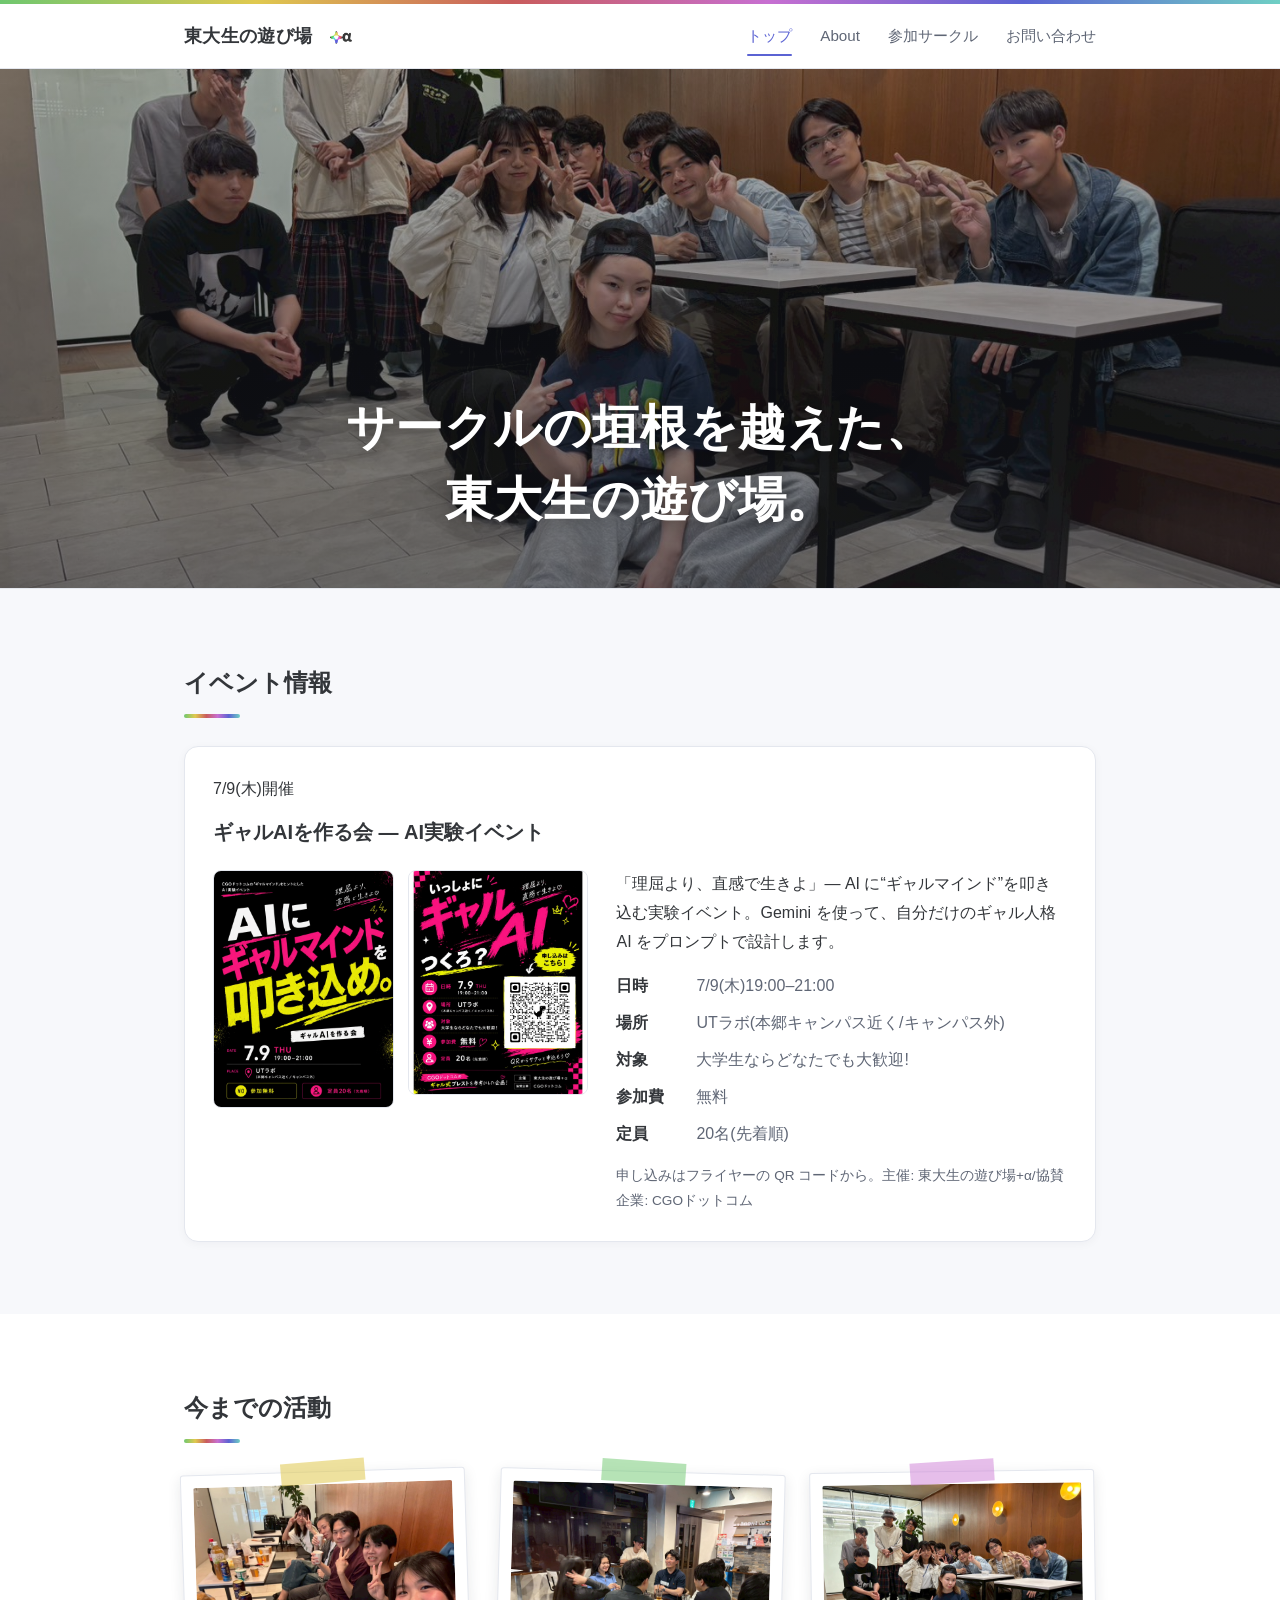
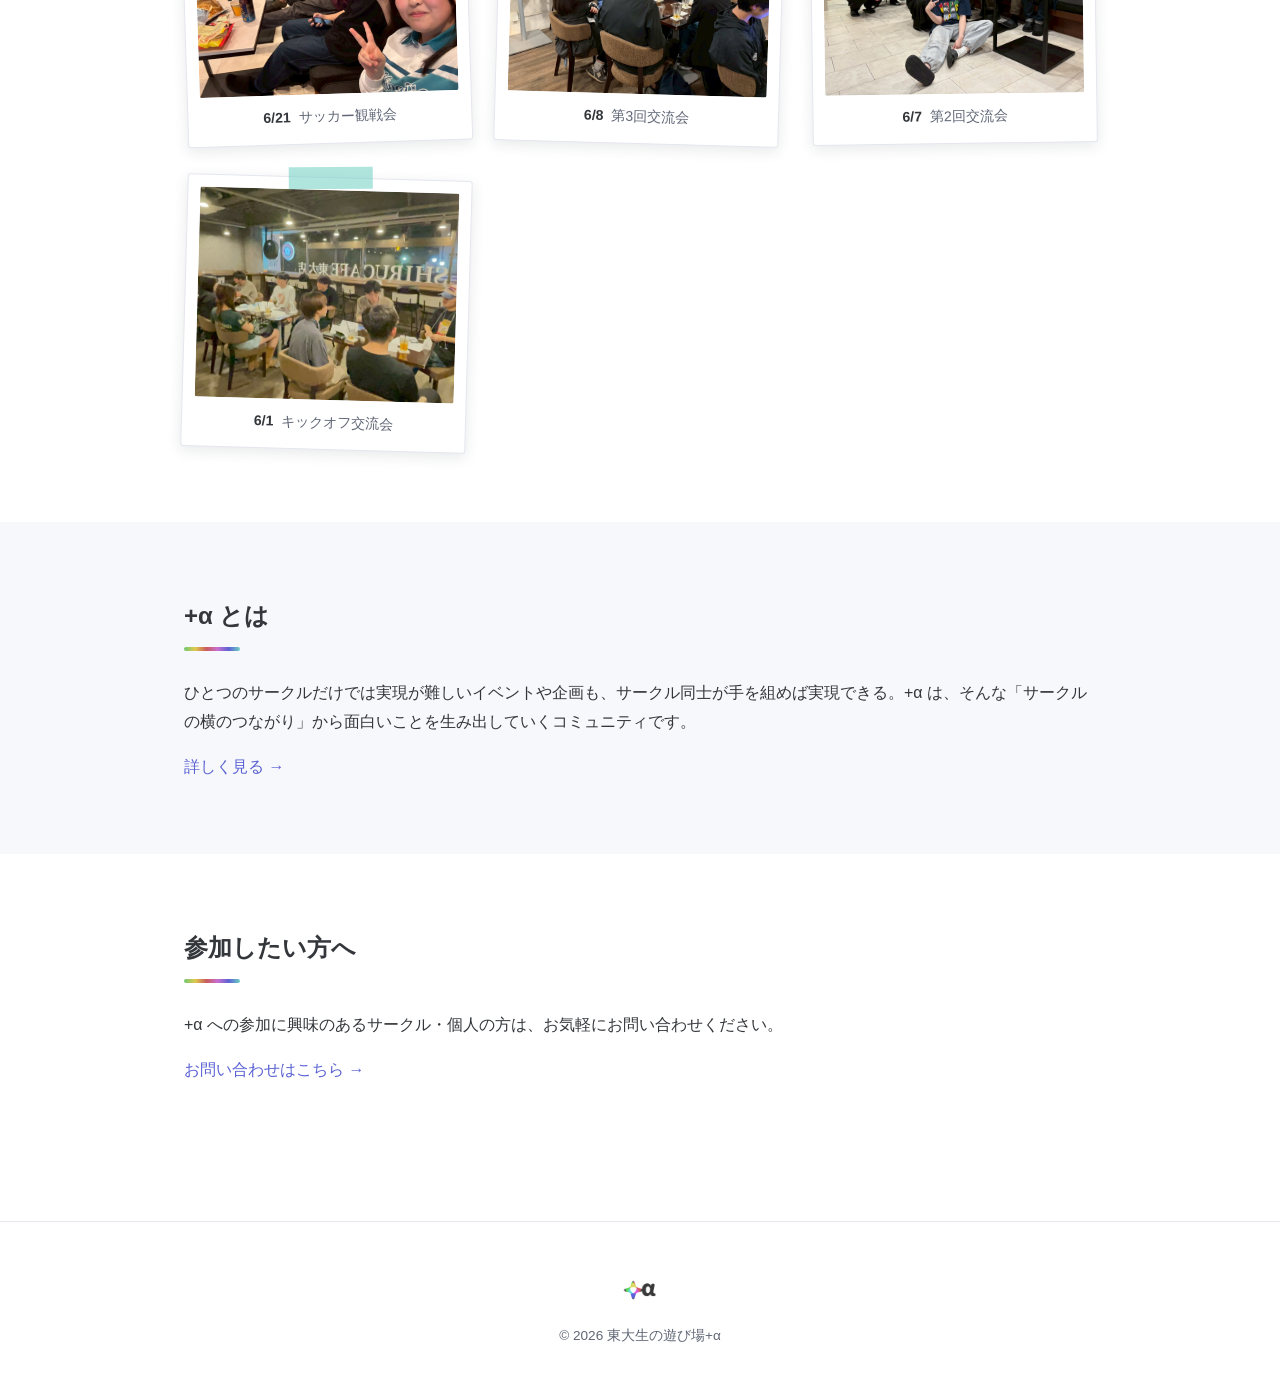
==== public/index.html @ a25a38f9 "フッターのブランド表記をロゴアイコンに変更" ====
<!DOCTYPE html>
<html lang="ja">
<head>
  <meta charset="UTF-8">
  <meta name="viewport" content="width=device-width, initial-scale=1.0">
  <title>東大生の遊び場+α</title>
  <meta name="description" content="東大生の遊び場+α(プラスアルファ)は、いろんなサークルの代表が集まるコミュニティ。交流会からサッカー観戦、AI実験イベントまで、面白そうなことをなんでもやっています。">
  <link rel="stylesheet" href="style.css">
  <link rel="icon" type="image/svg+xml" href="images/favicon.svg">
</head>
<body>
  <header class="site-header">
    <div class="container">
      <a class="brand" href="index.html">東大生の遊び場<img class="brand-logo" src="images/logo.png" alt="+α"></a>
      <nav class="site-nav">
        <a href="index.html" aria-current="page">トップ</a>
        <a href="about/index.html">About</a>
        <a href="circles/index.html">参加サークル</a>
        <a href="contact/index.html">お問い合わせ</a>
      </nav>
    </div>
  </header>

  <main>
    <section class="hero">
      <img class="hero-bg" src="images/event-0607-second.jpg" alt="交流会に集まったメンバーの集合写真">
      <div class="hero-content">
        <h1>サークルの垣根を越えた、<br>東大生の遊び場。</h1>
      </div>
    </section>

    <section class="section" id="events">
      <div class="container">
        <h2>イベント情報</h2>
        <div id="event-list"></div>
      </div>
    </section>

    <section class="section" id="activities">
      <div class="container">
        <h2>今までの活動</h2>
        <div class="photo-grid" id="activity-list"></div>
      </div>
    </section>

    <section class="section">
      <div class="container">
        <h2>+α とは</h2>
        <div class="prose">
          <p>ひとつのサークルだけでは実現が難しいイベントや企画も、サークル同士が手を組めば実現できる。+α は、そんな「サークルの横のつながり」から面白いことを生み出していくコミュニティです。</p>
          <p><a href="about/index.html">詳しく見る →</a></p>
        </div>
      </div>
    </section>

    <section class="section">
      <div class="container">
        <h2>参加したい方へ</h2>
        <div class="prose">
          <p>+α への参加に興味のあるサークル・個人の方は、お気軽にお問い合わせください。</p>
          <p><a href="contact/index.html">お問い合わせはこちら →</a></p>
        </div>
      </div>
    </section>
  </main>

  <footer class="site-footer">
    <div class="container">
      <img class="footer-logo" src="images/logo.png" alt="+α">
      &copy; 2026 東大生の遊び場+α
    </div>
  </footer>

  <script src="events-data.js"></script>
  <script>
    // イベント情報(UPCOMING_EVENTS)の描画
    const eventList = document.getElementById("event-list");
    if (UPCOMING_EVENTS.length === 0) {
      const empty = document.createElement("p");
      empty.textContent = "現在告知中のイベントはありません。次の企画をお楽しみに!";
      eventList.appendChild(empty);
    }
    for (const event of UPCOMING_EVENTS) {
      const card = document.createElement("article");
      card.className = "event-card";

      const badge = document.createElement("span");
      badge.className = "tag";
      badge.textContent = event.badge;
      card.appendChild(badge);

      const heading = document.createElement("h3");
      heading.textContent = event.title;
      card.appendChild(heading);

      const body = document.createElement("div");
      body.className = "event-body";

      const flyerGrid = document.createElement("div");
      flyerGrid.className = "flyer-grid";
      for (const flyer of event.flyers) {
        const link = document.createElement("a");
        link.href = flyer.src;
        link.target = "_blank";
        link.rel = "noopener";
        const img = document.createElement("img");
        img.src = flyer.src;
        img.alt = flyer.alt;
        img.loading = "lazy";
        link.appendChild(img);
        flyerGrid.appendChild(link);
      }
      body.appendChild(flyerGrid);

      const prose = document.createElement("div");
      prose.className = "prose";

      const desc = document.createElement("p");
      desc.textContent = event.description;
      prose.appendChild(desc);

      const dl = document.createElement("dl");
      for (const [label, value] of event.details) {
        const dt = document.createElement("dt");
        dt.textContent = label;
        const dd = document.createElement("dd");
        dd.textContent = value;
        dl.append(dt, dd);
      }
      prose.appendChild(dl);

      if (event.note) {
        const note = document.createElement("p");
        note.className = "event-note";
        note.textContent = event.note;
        prose.appendChild(note);
      }

      body.appendChild(prose);
      card.appendChild(body);
      eventList.appendChild(card);
    }

    // 今までの活動(PAST_ACTIVITIES)の描画
    const activityList = document.getElementById("activity-list");
    for (const activity of PAST_ACTIVITIES) {
      const figure = document.createElement("figure");
      figure.className = "polaroid";

      const img = document.createElement("img");
      img.src = activity.src;
      img.alt = activity.alt;
      img.loading = "lazy";

      const caption = document.createElement("figcaption");
      const date = document.createElement("span");
      date.className = "date";
      date.textContent = activity.date;
      caption.append(date, activity.title);

      figure.append(img, caption);
      activityList.appendChild(figure);
    }
  </script>
</body>
</html>
---- public/style.css ----
/* utalpha.com 共通スタイル */

:root {
  --accent: #5b63d3;
  --accent-dark: #454bb0;
  --accent-soft: #eef0fb;
  --text: #33363a; /* ロゴのチャコールに合わせる */
  --text-muted: #5f6675;
  --bg: #ffffff;
  --bg-alt: #f7f8fb;
  --border: #e4e7ee;
  --radius: 14px;
  --shadow: 0 8px 24px rgba(31, 36, 48, 0.08);
}

* {
  margin: 0;
  padding: 0;
  box-sizing: border-box;
}

body {
  font-family: "Hiragino Kaku Gothic ProN", "Hiragino Sans", "Yu Gothic UI", "Yu Gothic", Meiryo, sans-serif;
  color: var(--text);
  background: var(--bg);
  line-height: 1.8;
}

a {
  color: var(--accent);
  text-decoration: none;
}

a:hover {
  text-decoration: underline;
}

:focus-visible {
  outline: 3px solid var(--accent);
  outline-offset: 2px;
  border-radius: 4px;
}

.container {
  max-width: 960px;
  margin: 0 auto;
  padding: 0 24px;
}

/* ヘッダー */
.site-header {
  position: sticky;
  top: 0;
  z-index: 10;
  border-bottom: 1px solid var(--border);
  background: var(--bg);
}

/* ロゴの色を並べたリボン */
.site-header::before {
  content: "";
  display: block;
  height: 4px;
  background: linear-gradient(90deg, #6fc76f, #e0c94f, #c95c5c, #c76fd1, #5b63d3, #6fcfc4);
}

.site-header .container {
  display: flex;
  align-items: center;
  justify-content: space-between;
  height: 64px;
}

.brand {
  display: flex;
  align-items: center;
  gap: 10px;
  font-size: 1.15rem;
  font-weight: 700;
  color: var(--text);
  letter-spacing: 0.02em;
}

.brand-logo {
  height: 36px;
  width: auto;
  transition: transform 0.25s ease;
}

.brand:hover {
  text-decoration: none;
}

.brand:hover .brand-logo {
  transform: rotate(14deg) scale(1.1);
}

.site-nav {
  display: flex;
  gap: 28px;
}

.site-nav a {
  position: relative;
  color: var(--text-muted);
  font-size: 0.95rem;
  padding: 4px 0;
}

.site-nav a::after {
  content: "";
  position: absolute;
  left: 0;
  right: 0;
  bottom: -2px;
  height: 2px;
  border-radius: 2px;
  background: var(--accent);
  transform: scaleX(0);
  transform-origin: left;
  transition: transform 0.2s ease;
}

.site-nav a:hover,
.site-nav a[aria-current="page"] {
  color: var(--accent);
  text-decoration: none;
}

.site-nav a:hover::after,
.site-nav a[aria-current="page"]::after {
  transform: scaleX(1);
}

/* ヒーロー(トップページ):全面写真+中央白文字 */
.hero {
  position: relative;
  min-height: 520px;
  display: flex;
  /* 見出しは下寄せ(中央だと写真の顔と被る) */
  align-items: flex-end;
  justify-content: center;
  text-align: center;
  overflow: hidden;
  border-bottom: 1px solid var(--border);
}

.hero-bg {
  position: absolute;
  inset: 0;
  width: 100%;
  height: 100%;
  object-fit: cover;
}

/* 写真の上に暗めのオーバーレイ */
.hero::after {
  content: "";
  position: absolute;
  inset: 0;
  background: linear-gradient(180deg, rgba(24, 26, 34, 0.35) 0%, rgba(24, 26, 34, 0.62) 100%);
}

.hero-content {
  position: relative;
  z-index: 1;
  padding: 24px 24px 52px;
  animation: fade-up 0.7s ease both;
}

.hero-content h1 {
  color: #fff;
  font-size: clamp(1.9rem, 5vw, 3rem);
  line-height: 1.5;
  letter-spacing: 0.01em;
  text-shadow: 0 2px 18px rgba(0, 0, 0, 0.4);
}

@media (max-width: 800px) {
  .hero {
    min-height: 400px;
  }
}

@keyframes fade-up {
  from {
    opacity: 0;
    transform: translateY(16px);
  }
  to {
    opacity: 1;
    transform: translateY(0);
  }
}

.button {
  display: inline-block;
  background: var(--accent);
  color: #fff;
  padding: 14px 40px;
  border-radius: 999px;
  font-weight: 600;
  box-shadow: 0 6px 20px rgba(79, 93, 240, 0.35);
  transition: transform 0.2s ease, box-shadow 0.2s ease, background 0.2s ease;
}

.button:hover {
  background: var(--accent-dark);
  transform: translateY(-2px);
  box-shadow: 0 10px 28px rgba(79, 93, 240, 0.4);
  text-decoration: none;
}

.button:active {
  transform: translateY(0);
  box-shadow: 0 4px 12px rgba(79, 93, 240, 0.3);
}

/* セクション共通 */
.section {
  padding: 72px 0;
}

.section:nth-of-type(even) {
  background: var(--bg-alt);
}

.section h2 {
  font-size: 1.5rem;
  margin-bottom: 28px;
}

/* 見出しの下にロゴの6色バー */
.section h2::after {
  content: "";
  display: block;
  width: 56px;
  height: 4px;
  border-radius: 2px;
  margin-top: 10px;
  background: linear-gradient(90deg, #6fc76f, #e0c94f, #c95c5c, #c76fd1, #5b63d3, #6fcfc4);
}

/* カードグリッド */
.card-grid {
  display: grid;
  grid-template-columns: repeat(auto-fill, minmax(260px, 1fr));
  gap: 20px;
}

.card {
  background: var(--bg);
  border: 1px solid var(--border);
  border-radius: var(--radius);
  padding: 26px;
  transition: transform 0.2s ease, box-shadow 0.2s ease, border-color 0.2s ease;
}

.card:hover {
  transform: translateY(-4px);
  box-shadow: var(--shadow);
  border-color: var(--accent-soft);
}

.card h3 {
  font-size: 1.1rem;
  margin-bottom: 8px;
}

.card .tag {
  display: inline-block;
  background: var(--accent-soft);
  color: var(--accent);
  font-size: 0.8rem;
  font-weight: 600;
  padding: 2px 12px;
  border-radius: 999px;
  margin-bottom: 12px;
}

.card p {
  color: var(--text-muted);
  font-size: 0.95rem;
}

/* イベント情報 */
.event-card {
  background: var(--bg);
  border: 1px solid var(--border);
  border-radius: var(--radius);
  padding: 28px;
  box-shadow: 0 2px 10px rgba(31, 36, 48, 0.04);
}

.event-card + .event-card {
  margin-top: 24px;
}

.event-card h3 {
  font-size: 1.25rem;
  margin: 10px 0 20px;
}

.event-body {
  display: grid;
  grid-template-columns: minmax(0, 1fr) minmax(0, 1.2fr);
  gap: 28px;
  align-items: start;
}

.flyer-grid {
  display: grid;
  grid-template-columns: 1fr 1fr;
  gap: 14px;
}

.flyer-grid a {
  display: block;
  transition: transform 0.2s ease;
}

.flyer-grid a:hover {
  transform: scale(1.02);
}

.flyer-grid img {
  display: block;
  width: 100%;
  height: auto;
  border-radius: 8px;
  border: 1px solid var(--border);
}

.event-note {
  margin-top: 16px;
  font-size: 0.85rem;
  color: var(--text-muted);
}

@media (max-width: 800px) {
  .event-body {
    grid-template-columns: 1fr;
  }
}

/* 活動写真ギャラリー(ポラロイド風) */
.photo-grid {
  display: grid;
  grid-template-columns: repeat(auto-fit, minmax(240px, 1fr));
  gap: 32px 28px;
  margin-top: 12px;
}

.polaroid {
  position: relative;
  background: #fff;
  border: 1px solid var(--border);
  border-radius: 3px;
  padding: 12px 12px 14px;
  box-shadow: 0 4px 14px rgba(31, 36, 48, 0.1);
  transform: rotate(-1.8deg);
  transition: transform 0.25s ease, box-shadow 0.25s ease;
}

.photo-grid .polaroid:nth-child(2n) {
  transform: rotate(1.6deg);
}

.photo-grid .polaroid:nth-child(3n) {
  transform: rotate(-0.8deg);
}

.polaroid:hover {
  transform: rotate(0deg) scale(1.03);
  box-shadow: var(--shadow);
  z-index: 1;
}

/* マスキングテープ */
.polaroid::before {
  content: "";
  position: absolute;
  top: -11px;
  left: 50%;
  width: 84px;
  height: 22px;
  transform: translateX(-50%) rotate(-3deg);
  background: rgba(224, 201, 79, 0.55);
}

.photo-grid .polaroid:nth-child(2n)::before {
  background: rgba(111, 199, 111, 0.5);
  transform: translateX(-50%) rotate(2.5deg);
}

.photo-grid .polaroid:nth-child(3n)::before {
  background: rgba(199, 111, 209, 0.45);
}

.photo-grid .polaroid:nth-child(4n)::before {
  background: rgba(111, 207, 196, 0.55);
  transform: translateX(-50%) rotate(-2deg);
}

.polaroid img {
  display: block;
  width: 100%;
  height: 210px;
  object-fit: cover;
  border-radius: 2px;
}

.polaroid figcaption {
  margin-top: 10px;
  text-align: center;
  font-size: 0.88rem;
  color: var(--text-muted);
}

.polaroid figcaption .date {
  font-weight: 700;
  color: var(--text);
  margin-right: 8px;
}

/* 本文中の写真 */
.photo-inline {
  margin: 24px 0 8px;
}

.photo-inline img {
  display: block;
  width: 100%;
  height: auto;
  border-radius: var(--radius);
  box-shadow: var(--shadow);
}

.photo-inline figcaption {
  margin-top: 10px;
  font-size: 0.85rem;
  color: var(--text-muted);
  text-align: center;
}

/* ページタイトル(下層ページ) */
.page-title {
  padding: 56px 0 0;
}

.page-title h1 {
  font-size: 2rem;
}

.page-title .lead {
  color: var(--text-muted);
  margin-top: 8px;
}

/* 本文 */
.prose p + p {
  margin-top: 1em;
}

.prose dl {
  display: grid;
  grid-template-columns: max-content 1fr;
  gap: 8px 32px;
  margin-top: 1em;
}

.prose dt {
  font-weight: 600;
}

.prose dd {
  color: var(--text-muted);
}

/* フッター */
.site-footer {
  border-top: 1px solid var(--border);
  padding: 40px 0;
  margin-top: 64px;
  text-align: center;
  color: var(--text-muted);
  font-size: 0.85rem;
}

.site-footer .footer-logo {
  display: block;
  height: 52px;
  width: auto;
  margin: 0 auto 10px;
}

/* アニメーションを減らす設定のユーザーには動きを止める */
@media (prefers-reduced-motion: reduce) {
  *,
  *::before,
  *::after {
    animation: none !important;
    transition: none !important;
  }
}

@media (max-width: 640px) {
  .site-header .container {
    flex-direction: column;
    height: auto;
    padding: 12px 24px;
    gap: 6px;
  }

  .site-nav {
    gap: 20px;
  }

  .hero {
    padding: 72px 0;
  }

  .hero::before {
    font-size: 14rem;
  }

  .hero::after {
    font-size: 9rem;
  }

  .prose dl {
    grid-template-columns: 1fr;
    gap: 0;
  }

  .prose dd {
    margin-bottom: 12px;
  }
}
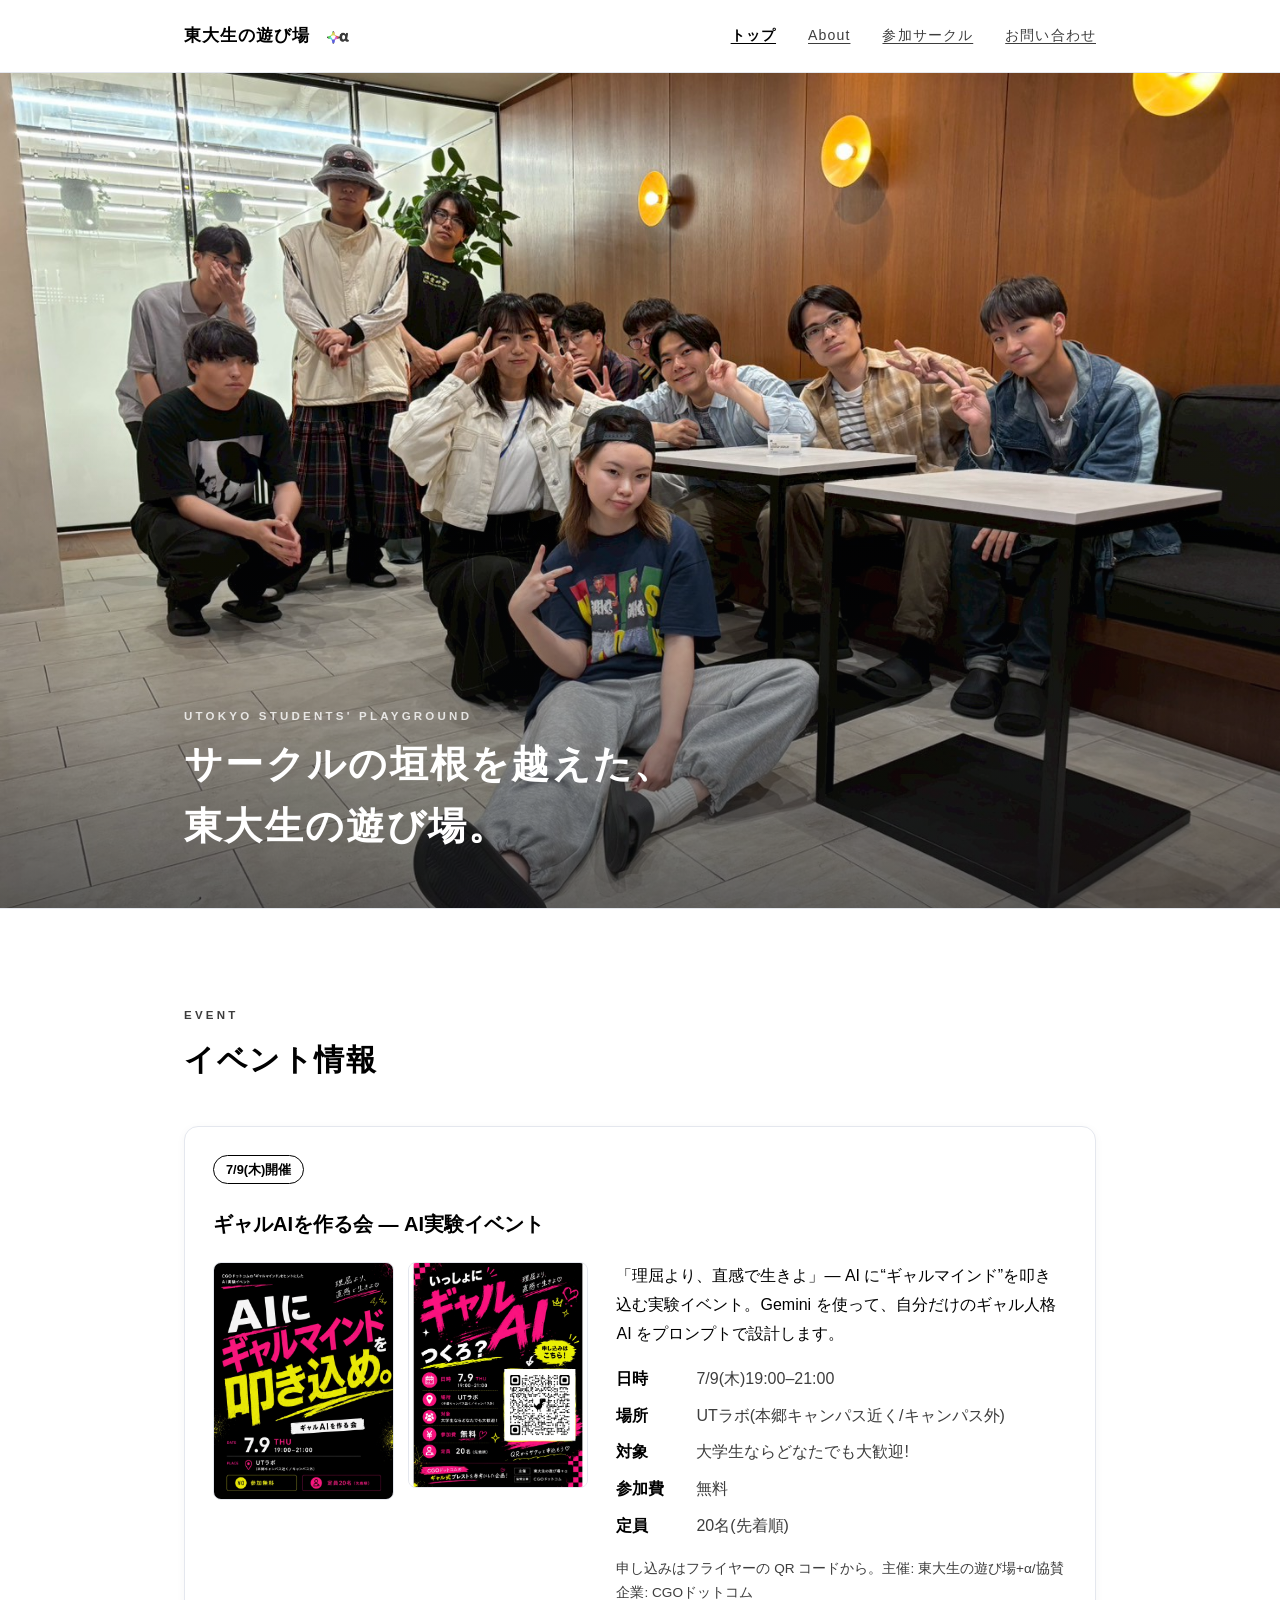
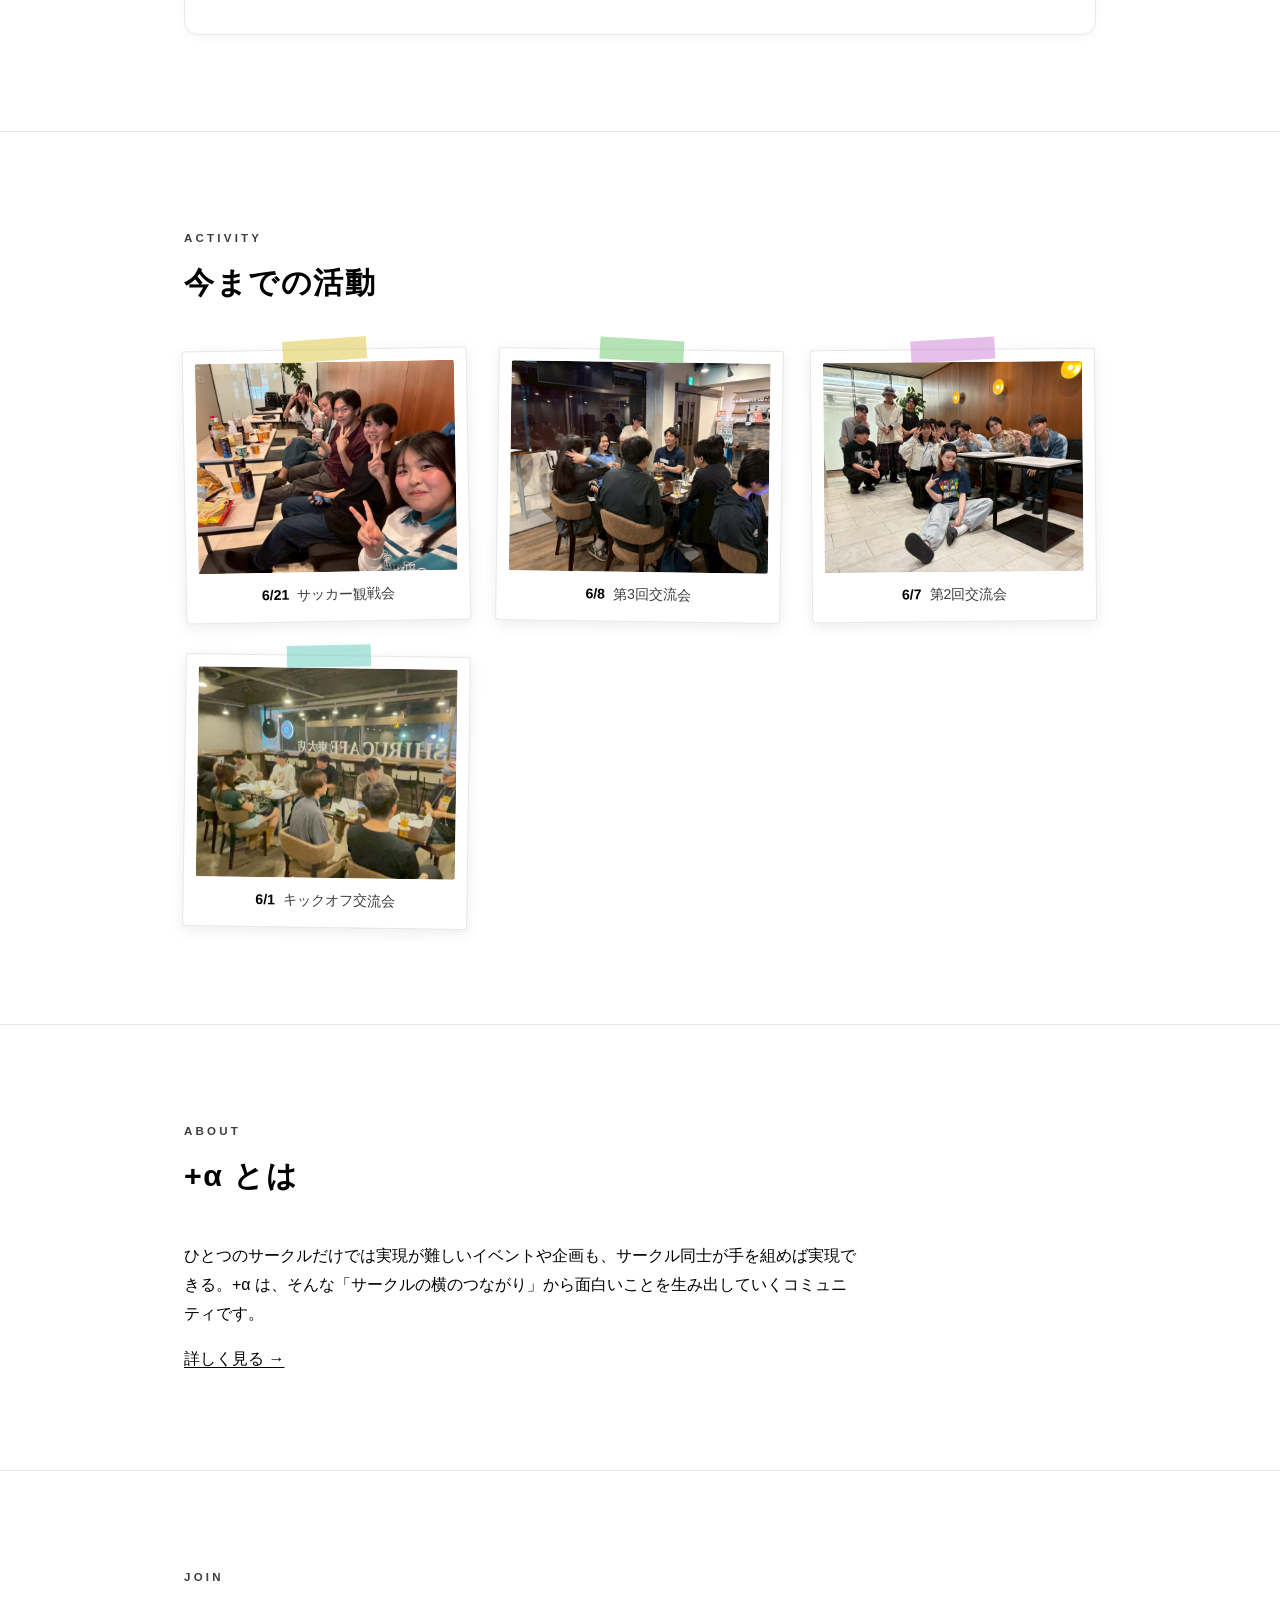
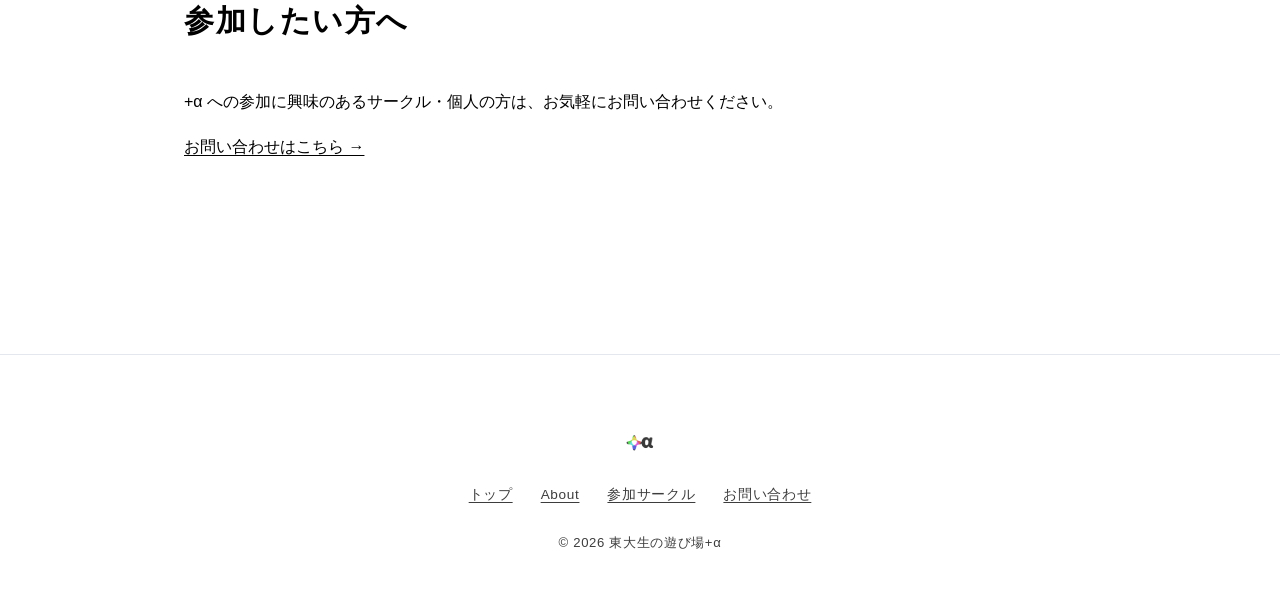
==== commit 4ba71b81: "全ページの組版を刷新: 英字ラベル、余白拡大、罫線区切り、ヒーロー左下配置、フッターナビ" ====
--- a/public/index.html
+++ b/public/index.html
@@ -25,12 +25,14 @@
     <section class="hero">
       <img class="hero-bg" src="images/event-0607-second.jpg" alt="交流会に集まったメンバーの集合写真">
       <div class="hero-content">
+        <p class="kicker">UTOKYO STUDENTS' PLAYGROUND</p>
         <h1>サークルの垣根を越えた、<br>東大生の遊び場。</h1>
       </div>
     </section>
 
     <section class="section" id="events">
       <div class="container">
+        <p class="kicker">EVENT</p>
         <h2>イベント情報</h2>
         <div id="event-list"></div>
       </div>
@@ -38,6 +40,7 @@
 
     <section class="section" id="activities">
       <div class="container">
+        <p class="kicker">ACTIVITY</p>
         <h2>今までの活動</h2>
         <div class="photo-grid" id="activity-list"></div>
       </div>
@@ -45,6 +48,7 @@
 
     <section class="section">
       <div class="container">
+        <p class="kicker">ABOUT</p>
         <h2>+α とは</h2>
         <div class="prose">
           <p>ひとつのサークルだけでは実現が難しいイベントや企画も、サークル同士が手を組めば実現できる。+α は、そんな「サークルの横のつながり」から面白いことを生み出していくコミュニティです。</p>
@@ -55,6 +59,7 @@
 
     <section class="section">
       <div class="container">
+        <p class="kicker">JOIN</p>
         <h2>参加したい方へ</h2>
         <div class="prose">
           <p>+α への参加に興味のあるサークル・個人の方は、お気軽にお問い合わせください。</p>
@@ -67,6 +72,12 @@
   <footer class="site-footer">
     <div class="container">
       <img class="footer-logo" src="images/logo.png" alt="+α">
+      <nav class="footer-nav">
+        <a href="index.html">トップ</a>
+        <a href="about/index.html">About</a>
+        <a href="circles/index.html">参加サークル</a>
+        <a href="contact/index.html">お問い合わせ</a>
+      </nav>
       &copy; 2026 東大生の遊び場+α
     </div>
   </footer>
--- a/public/style.css
+++ b/public/style.css
@@ -1,11 +1,8 @@
 /* utalpha.com 共通スタイル */
 
 :root {
-  --accent: #5b63d3;
-  --accent-dark: #454bb0;
-  --accent-soft: #eef0fb;
-  --text: #33363a; /* ロゴのチャコールに合わせる */
-  --text-muted: #5f6675;
+  --text: #000000;
+  --text-muted: #3d3d3d; /* 補足文用。ほぼ黒だが本文より一段弱く */
   --bg: #ffffff;
   --bg-alt: #f7f8fb;
   --border: #e4e7ee;
@@ -26,17 +23,15 @@
   line-height: 1.8;
 }
 
+/* リンク(踏めるところ)は常に下線を付ける */
 a {
-  color: var(--accent);
-  text-decoration: none;
-}
-
-a:hover {
+  color: var(--text);
   text-decoration: underline;
+  text-underline-offset: 3px;
 }
 
 :focus-visible {
-  outline: 3px solid var(--accent);
+  outline: 3px solid var(--text);
   outline-offset: 2px;
   border-radius: 4px;
 }
@@ -56,29 +51,23 @@
   background: var(--bg);
 }
 
-/* ロゴの色を並べたリボン */
-.site-header::before {
-  content: "";
-  display: block;
-  height: 4px;
-  background: linear-gradient(90deg, #6fc76f, #e0c94f, #c95c5c, #c76fd1, #5b63d3, #6fcfc4);
-}
-
 .site-header .container {
   display: flex;
   align-items: center;
   justify-content: space-between;
-  height: 64px;
-}
-
+  height: 72px;
+}
+
+/* ロゴ扱いのサイト名は下線なし */
 .brand {
   display: flex;
   align-items: center;
   gap: 10px;
-  font-size: 1.15rem;
+  font-size: 1.05rem;
   font-weight: 700;
   color: var(--text);
-  letter-spacing: 0.02em;
+  letter-spacing: 0.06em;
+  text-decoration: none;
 }
 
 .brand-logo {
@@ -97,89 +86,85 @@
 
 .site-nav {
   display: flex;
-  gap: 28px;
+  gap: 32px;
 }
 
 .site-nav a {
-  position: relative;
-  color: var(--text-muted);
-  font-size: 0.95rem;
+  color: var(--text-muted);
+  font-size: 0.88rem;
+  letter-spacing: 0.08em;
   padding: 4px 0;
-}
-
-.site-nav a::after {
-  content: "";
-  position: absolute;
-  left: 0;
-  right: 0;
-  bottom: -2px;
-  height: 2px;
-  border-radius: 2px;
-  background: var(--accent);
-  transform: scaleX(0);
-  transform-origin: left;
-  transition: transform 0.2s ease;
 }
 
 .site-nav a:hover,
 .site-nav a[aria-current="page"] {
-  color: var(--accent);
-  text-decoration: none;
-}
-
-.site-nav a:hover::after,
-.site-nav a[aria-current="page"]::after {
-  transform: scaleX(1);
-}
-
-/* ヒーロー(トップページ):全面写真+中央白文字 */
+  color: var(--text);
+}
+
+.site-nav a[aria-current="page"] {
+  font-weight: 700;
+}
+
+/* ヒーロー(トップページ):全員が写る範囲で上下だけ切り抜く
+   元写真は4:3。16:10 にすると上下合計17%カット(人物は上10%の天井・下7%の床の外に収まっている)。
+   これ以上横長にすると人が欠けるので注意 */
 .hero {
   position: relative;
-  min-height: 520px;
-  display: flex;
-  /* 見出しは下寄せ(中央だと写真の顔と被る) */
-  align-items: flex-end;
-  justify-content: center;
-  text-align: center;
   overflow: hidden;
   border-bottom: 1px solid var(--border);
 }
 
 .hero-bg {
-  position: absolute;
-  inset: 0;
+  display: block;
   width: 100%;
-  height: 100%;
+  height: auto;
+  aspect-ratio: 16 / 10;
   object-fit: cover;
-}
-
-/* 写真の上に暗めのオーバーレイ */
+  /* カット分の6割を上から、4割を下から */
+  object-position: 50% 60%;
+}
+
+/* PC ではヘッダー(64px)+ヒーローで画面1枚に収める。
+   足りない分は下(床・座っている子の足)からカットし、頭側は残す */
+@media (min-width: 801px) {
+  .hero-bg {
+    aspect-ratio: auto;
+    height: calc(100vh - 65px);
+    object-position: 50% 30%;
+  }
+}
+
+/* 写真の下側だけを静かに暗くする(文字影に頼らない) */
 .hero::after {
   content: "";
   position: absolute;
   inset: 0;
-  background: linear-gradient(180deg, rgba(24, 26, 34, 0.35) 0%, rgba(24, 26, 34, 0.62) 100%);
-}
-
+  background: linear-gradient(180deg, transparent 40%, rgba(10, 12, 16, 0.62) 100%);
+}
+
+/* 見出しは左下に置く */
 .hero-content {
-  position: relative;
+  position: absolute;
+  inset: 0;
   z-index: 1;
-  padding: 24px 24px 52px;
+  display: flex;
+  flex-direction: column;
+  align-items: flex-start;
+  justify-content: flex-end;
+  text-align: left;
+  padding: 24px 24px 52px max(24px, calc((100vw - 960px) / 2 + 24px));
   animation: fade-up 0.7s ease both;
+}
+
+.hero-content .kicker {
+  color: rgba(255, 255, 255, 0.8);
 }
 
 .hero-content h1 {
   color: #fff;
-  font-size: clamp(1.9rem, 5vw, 3rem);
-  line-height: 1.5;
-  letter-spacing: 0.01em;
-  text-shadow: 0 2px 18px rgba(0, 0, 0, 0.4);
-}
-
-@media (max-width: 800px) {
-  .hero {
-    min-height: 400px;
-  }
+  font-size: clamp(1.6rem, 3.2vw, 2.4rem);
+  line-height: 1.6;
+  letter-spacing: 0.06em;
 }
 
 @keyframes fade-up {
@@ -195,51 +180,49 @@
 
 .button {
   display: inline-block;
-  background: var(--accent);
+  background: var(--text);
   color: #fff;
   padding: 14px 40px;
   border-radius: 999px;
   font-weight: 600;
-  box-shadow: 0 6px 20px rgba(79, 93, 240, 0.35);
-  transition: transform 0.2s ease, box-shadow 0.2s ease, background 0.2s ease;
+  text-decoration: none;
+  transition: transform 0.2s ease, opacity 0.2s ease;
 }
 
 .button:hover {
-  background: var(--accent-dark);
+  opacity: 0.8;
   transform: translateY(-2px);
-  box-shadow: 0 10px 28px rgba(79, 93, 240, 0.4);
   text-decoration: none;
 }
 
 .button:active {
   transform: translateY(0);
-  box-shadow: 0 4px 12px rgba(79, 93, 240, 0.3);
 }
 
 /* セクション共通 */
 .section {
-  padding: 72px 0;
-}
-
-.section:nth-of-type(even) {
-  background: var(--bg-alt);
+  padding: 96px 0;
+}
+
+.section + .section {
+  border-top: 1px solid var(--border);
 }
 
 .section h2 {
-  font-size: 1.5rem;
-  margin-bottom: 28px;
-}
-
-/* 見出しの下にロゴの6色バー */
-.section h2::after {
-  content: "";
-  display: block;
-  width: 56px;
-  height: 4px;
-  border-radius: 2px;
-  margin-top: 10px;
-  background: linear-gradient(90deg, #6fc76f, #e0c94f, #c95c5c, #c76fd1, #5b63d3, #6fcfc4);
-}
+  font-size: 1.9rem;
+  letter-spacing: 0.05em;
+  margin-bottom: 40px;
+}
+
+/* 見出し上の英字ラベル */
+.kicker {
+  font-size: 0.72rem;
+  font-weight: 700;
+  letter-spacing: 0.28em;
+  color: var(--text-muted);
+  margin-bottom: 6px;
+}
+
 
 /* カードグリッド */
 .card-grid {
@@ -257,9 +240,9 @@
 }
 
 .card:hover {
-  transform: translateY(-4px);
+  transform: translateY(-2px);
   box-shadow: var(--shadow);
-  border-color: var(--accent-soft);
+  border-color: #c9cdd6;
 }
 
 .card h3 {
@@ -267,10 +250,11 @@
   margin-bottom: 8px;
 }
 
-.card .tag {
+.tag {
   display: inline-block;
-  background: var(--accent-soft);
-  color: var(--accent);
+  background: transparent;
+  border: 1px solid var(--text);
+  color: var(--text);
   font-size: 0.8rem;
   font-weight: 600;
   padding: 2px 12px;
@@ -357,21 +341,21 @@
   border: 1px solid var(--border);
   border-radius: 3px;
   padding: 12px 12px 14px;
-  box-shadow: 0 4px 14px rgba(31, 36, 48, 0.1);
-  transform: rotate(-1.8deg);
+  box-shadow: 0 4px 14px rgba(31, 36, 48, 0.08);
+  transform: rotate(-1deg);
   transition: transform 0.25s ease, box-shadow 0.25s ease;
 }
 
 .photo-grid .polaroid:nth-child(2n) {
-  transform: rotate(1.6deg);
+  transform: rotate(0.8deg);
 }
 
 .photo-grid .polaroid:nth-child(3n) {
-  transform: rotate(-0.8deg);
+  transform: rotate(-0.5deg);
 }
 
 .polaroid:hover {
-  transform: rotate(0deg) scale(1.03);
+  transform: rotate(0deg) translateY(-3px);
   box-shadow: var(--shadow);
   z-index: 1;
 }
@@ -445,19 +429,24 @@
 
 /* ページタイトル(下層ページ) */
 .page-title {
-  padding: 56px 0 0;
+  padding: 88px 0 0;
 }
 
 .page-title h1 {
-  font-size: 2rem;
+  font-size: 2.2rem;
+  letter-spacing: 0.05em;
 }
 
 .page-title .lead {
   color: var(--text-muted);
-  margin-top: 8px;
+  margin-top: 10px;
 }
 
 /* 本文 */
+.prose {
+  max-width: 42em;
+}
+
 .prose p + p {
   margin-top: 1em;
 }
@@ -480,18 +469,35 @@
 /* フッター */
 .site-footer {
   border-top: 1px solid var(--border);
-  padding: 40px 0;
-  margin-top: 64px;
+  padding: 64px 0 48px;
+  margin-top: 96px;
   text-align: center;
   color: var(--text-muted);
-  font-size: 0.85rem;
+  font-size: 0.82rem;
+  letter-spacing: 0.05em;
 }
 
 .site-footer .footer-logo {
   display: block;
-  height: 52px;
+  height: 44px;
   width: auto;
-  margin: 0 auto 10px;
+  margin: 0 auto 20px;
+}
+
+.footer-nav {
+  display: flex;
+  justify-content: center;
+  gap: 28px;
+  margin-bottom: 24px;
+  font-size: 0.85rem;
+}
+
+.footer-nav a {
+  color: var(--text-muted);
+}
+
+.footer-nav a:hover {
+  color: var(--text);
 }
 
 /* アニメーションを減らす設定のユーザーには動きを止める */
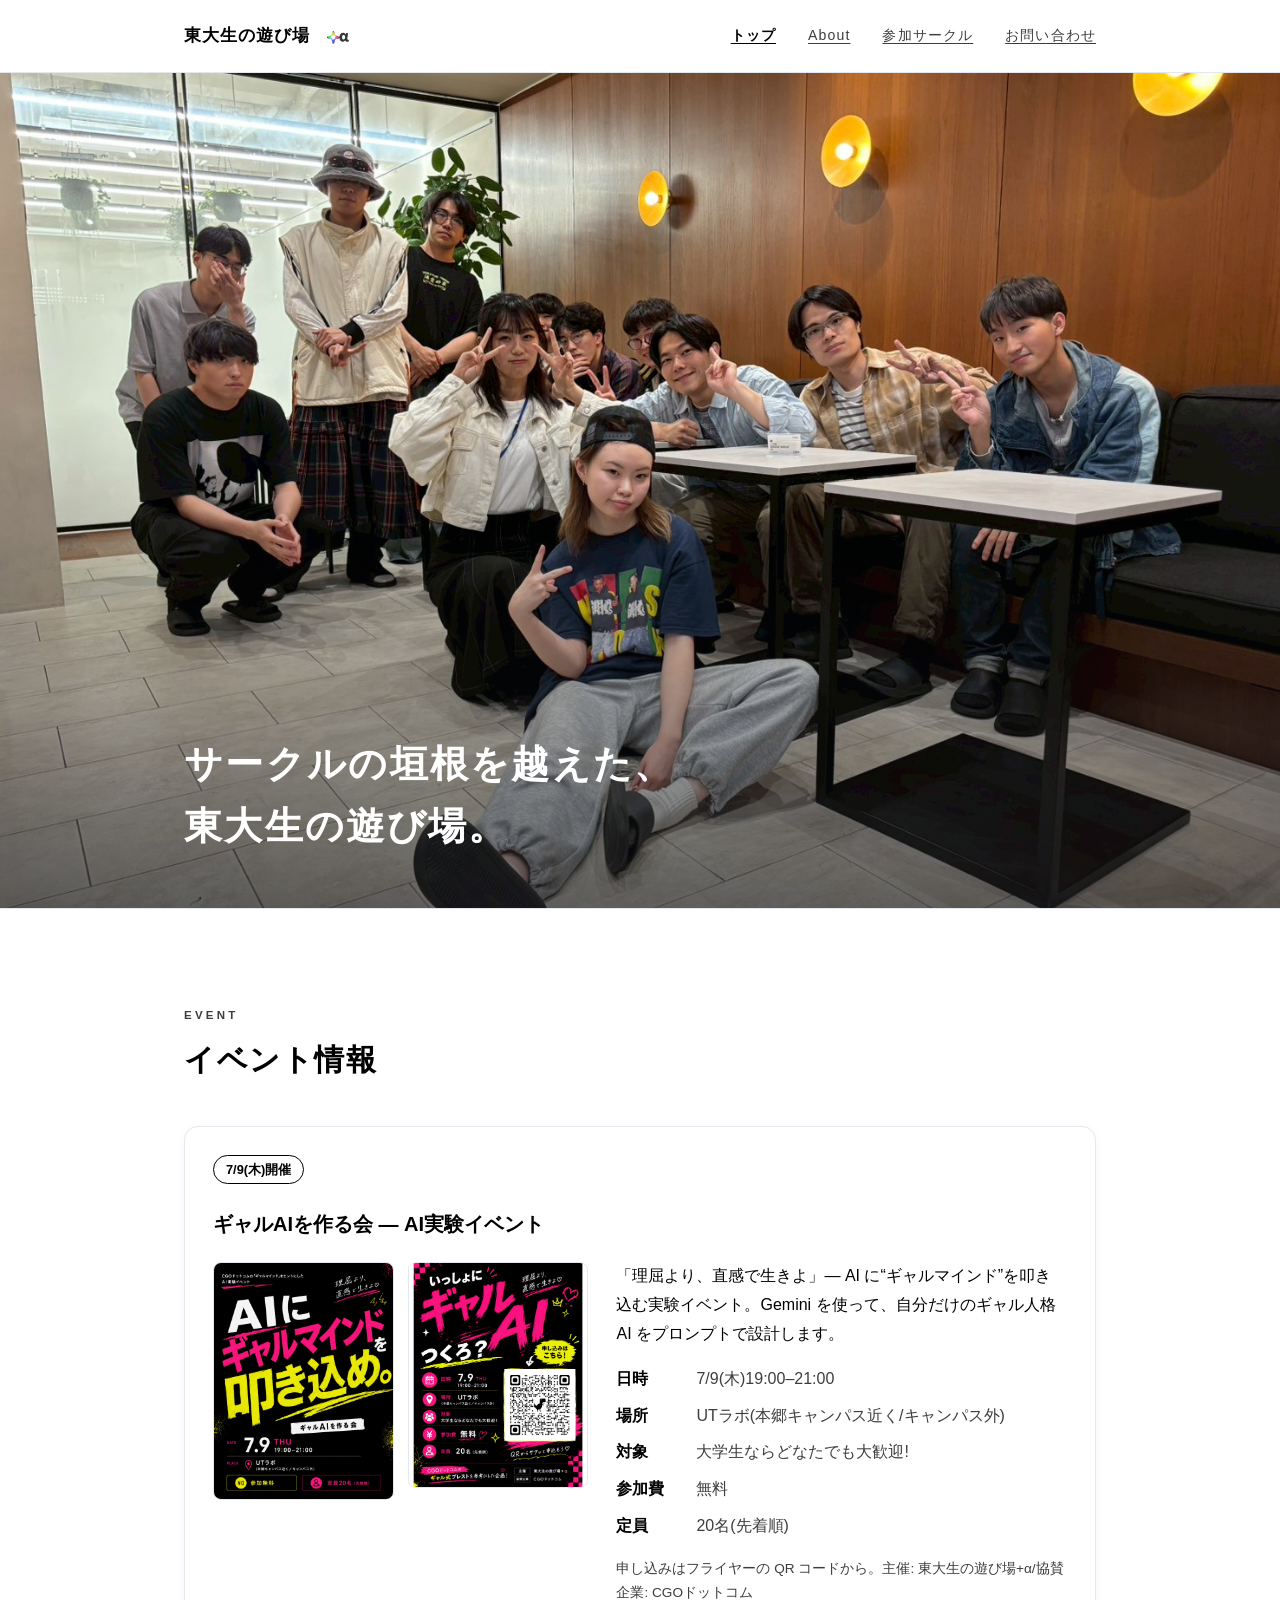
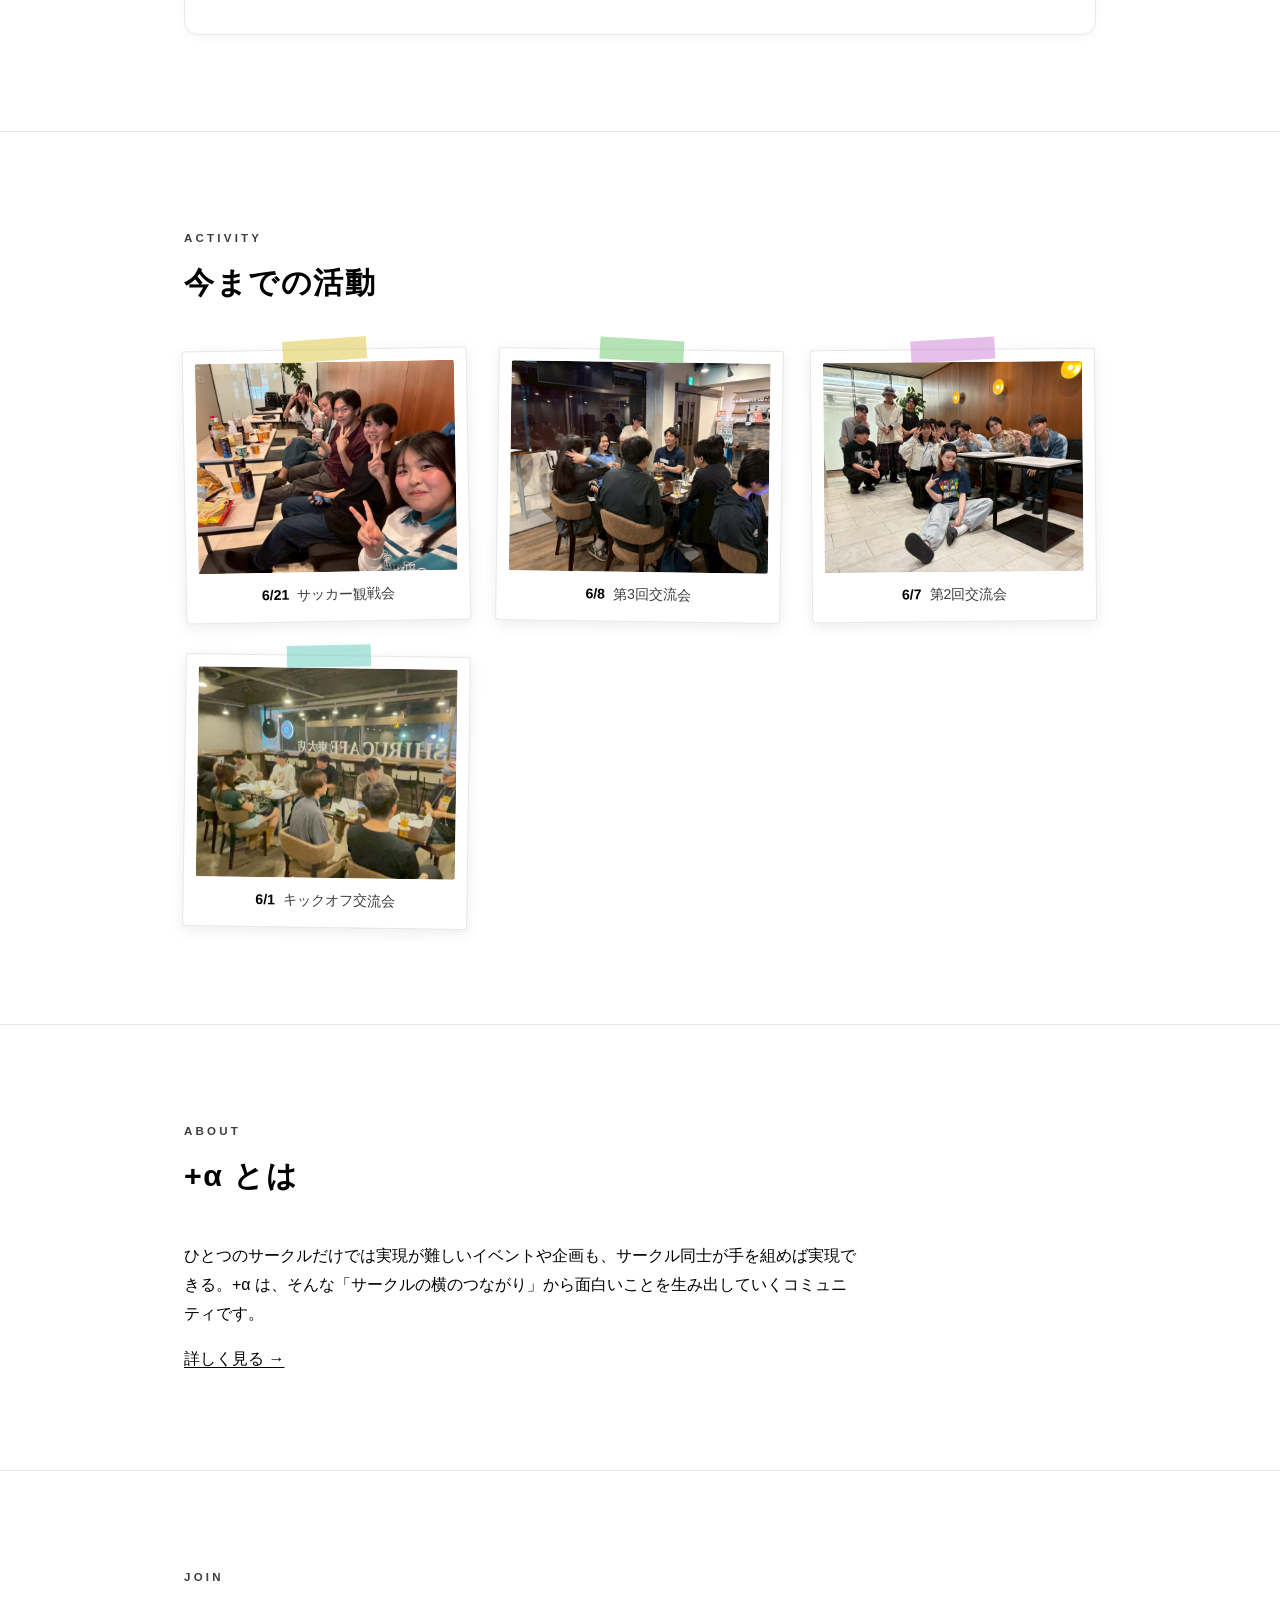
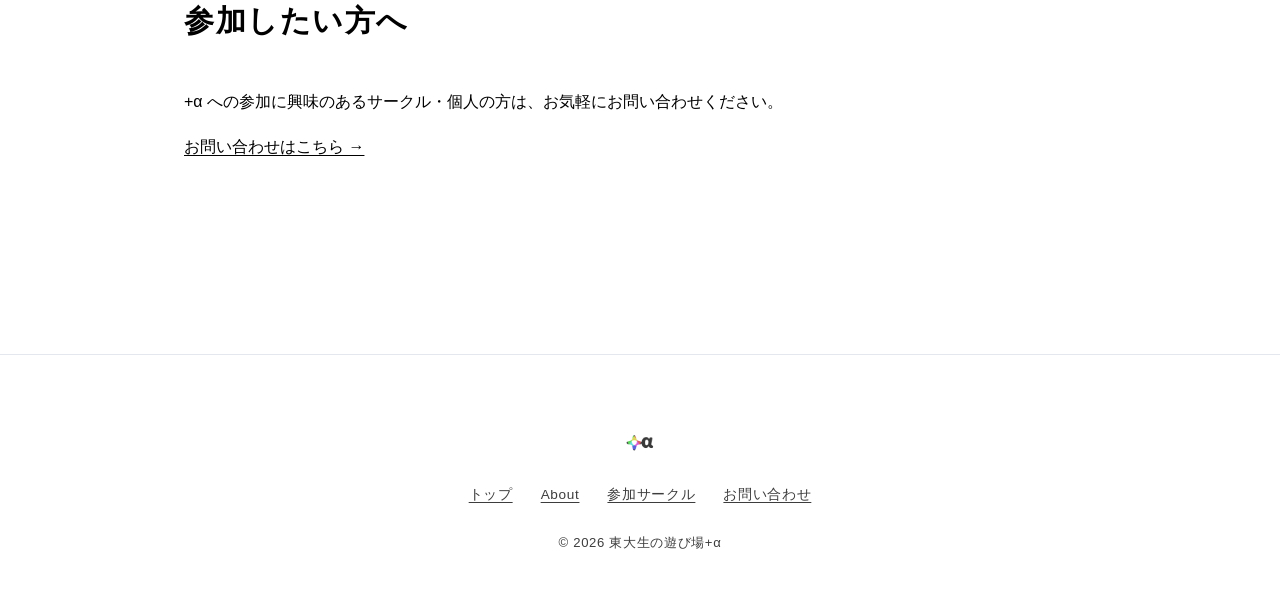
==== commit 108c86a2: "ヒーローの英字ラベルを削除" ====
--- a/public/index.html
+++ b/public/index.html
@@ -25,7 +25,6 @@
     <section class="hero">
       <img class="hero-bg" src="images/event-0607-second.jpg" alt="交流会に集まったメンバーの集合写真">
       <div class="hero-content">
-        <p class="kicker">UTOKYO STUDENTS' PLAYGROUND</p>
         <h1>サークルの垣根を越えた、<br>東大生の遊び場。</h1>
       </div>
     </section>
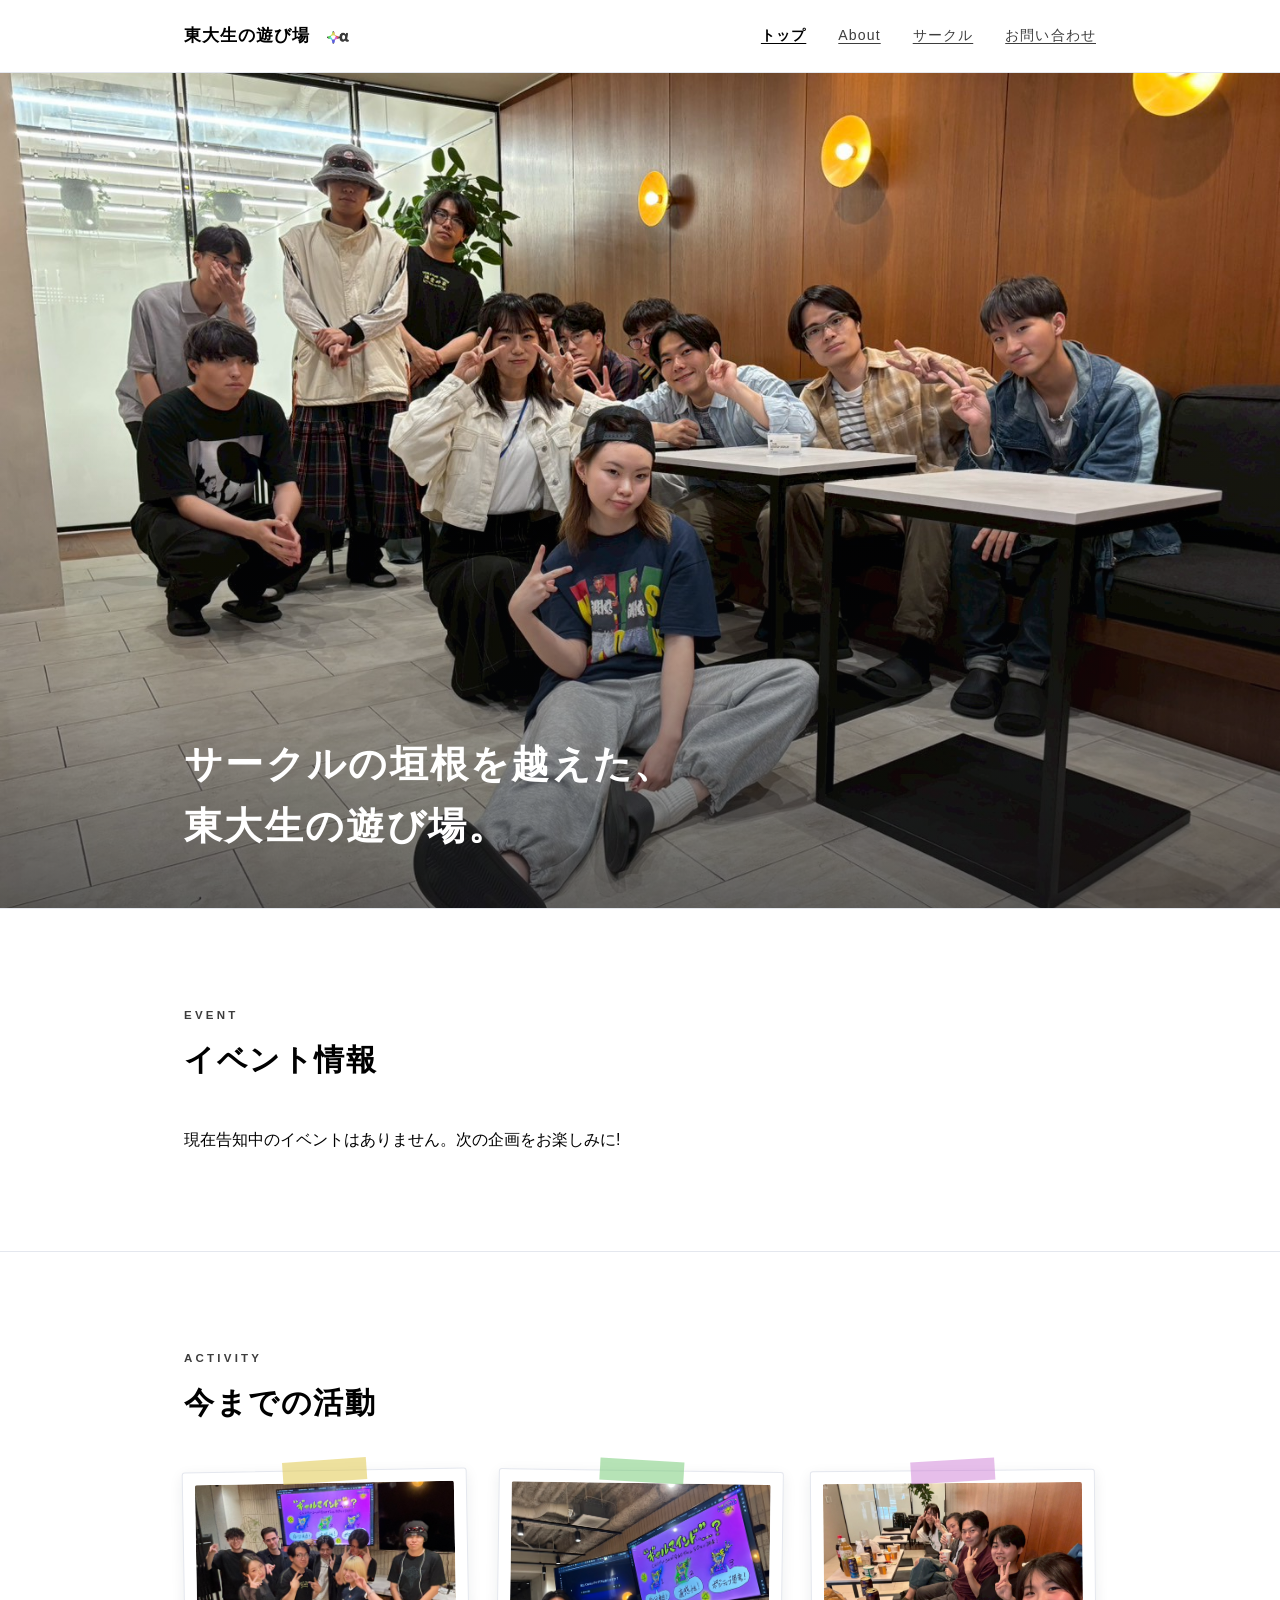
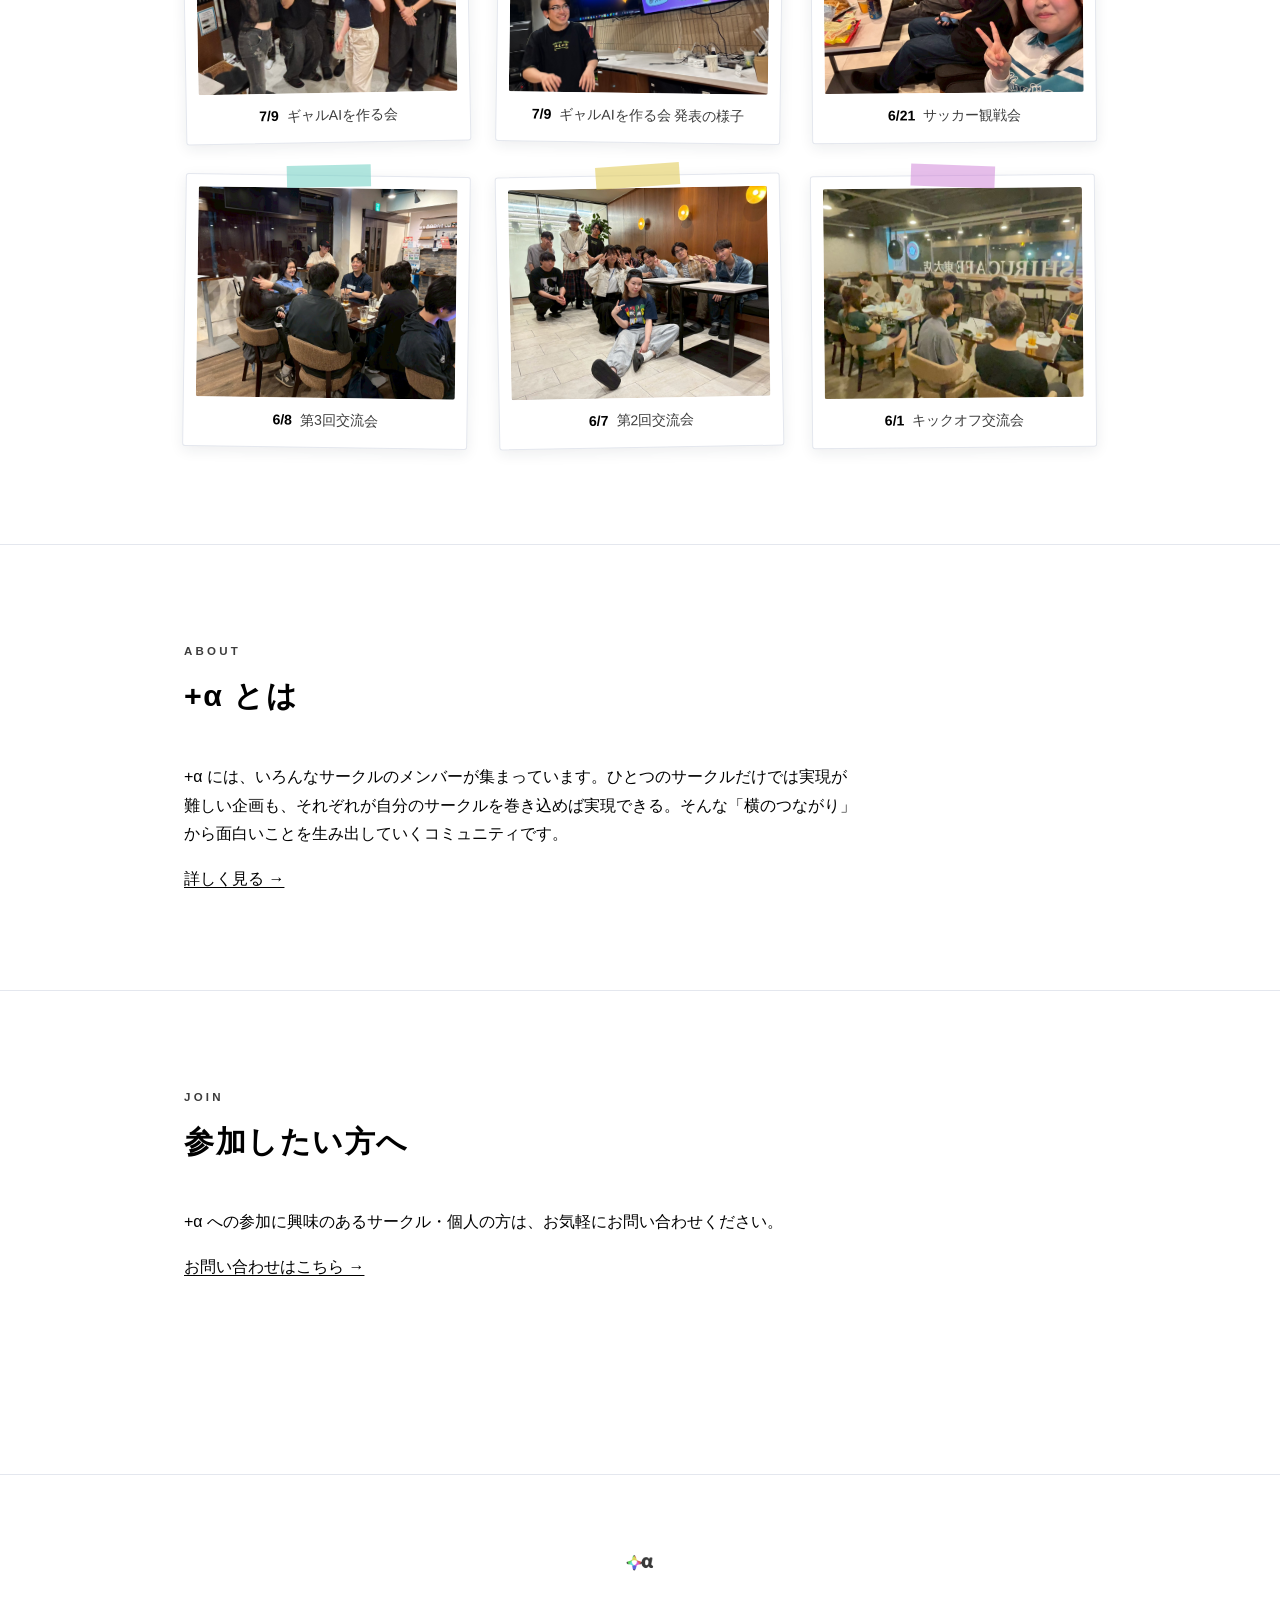
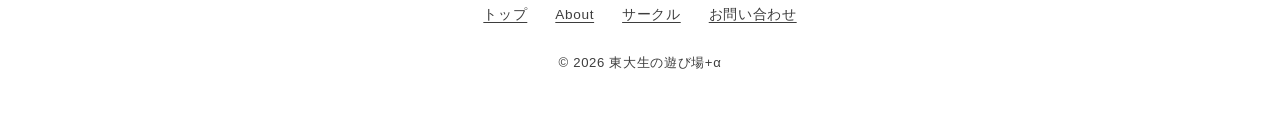
==== commit 752ee84d: "サークルの位置づけを訂正: 加盟ではなくメンバー経由のつながりとして全ページの表現を修正" ====
--- a/public/index.html
+++ b/public/index.html
@@ -4,7 +4,7 @@
   <meta charset="UTF-8">
   <meta name="viewport" content="width=device-width, initial-scale=1.0">
   <title>東大生の遊び場+α</title>
-  <meta name="description" content="東大生の遊び場+α(プラスアルファ)は、いろんなサークルの代表が集まるコミュニティ。交流会からサッカー観戦、AI実験イベントまで、面白そうなことをなんでもやっています。">
+  <meta name="description" content="東大生の遊び場+α(プラスアルファ)は、いろんなサークルのメンバーが集まるコミュニティ。交流会からサッカー観戦、AI実験イベントまで、面白そうなことをなんでもやっています。">
   <link rel="stylesheet" href="style.css">
   <link rel="icon" type="image/svg+xml" href="images/favicon.svg">
 </head>
@@ -15,7 +15,7 @@
       <nav class="site-nav">
         <a href="index.html" aria-current="page">トップ</a>
         <a href="about/index.html">About</a>
-        <a href="circles/index.html">参加サークル</a>
+        <a href="circles/index.html">サークル</a>
         <a href="contact/index.html">お問い合わせ</a>
       </nav>
     </div>
@@ -50,7 +50,7 @@
         <p class="kicker">ABOUT</p>
         <h2>+α とは</h2>
         <div class="prose">
-          <p>ひとつのサークルだけでは実現が難しいイベントや企画も、サークル同士が手を組めば実現できる。+α は、そんな「サークルの横のつながり」から面白いことを生み出していくコミュニティです。</p>
+          <p>+α には、いろんなサークルのメンバーが集まっています。ひとつのサークルだけでは実現が難しい企画も、それぞれが自分のサークルを巻き込めば実現できる。そんな「横のつながり」から面白いことを生み出していくコミュニティです。</p>
           <p><a href="about/index.html">詳しく見る →</a></p>
         </div>
       </div>
@@ -74,7 +74,7 @@
       <nav class="footer-nav">
         <a href="index.html">トップ</a>
         <a href="about/index.html">About</a>
-        <a href="circles/index.html">参加サークル</a>
+        <a href="circles/index.html">サークル</a>
         <a href="contact/index.html">お問い合わせ</a>
       </nav>
       &copy; 2026 東大生の遊び場+α
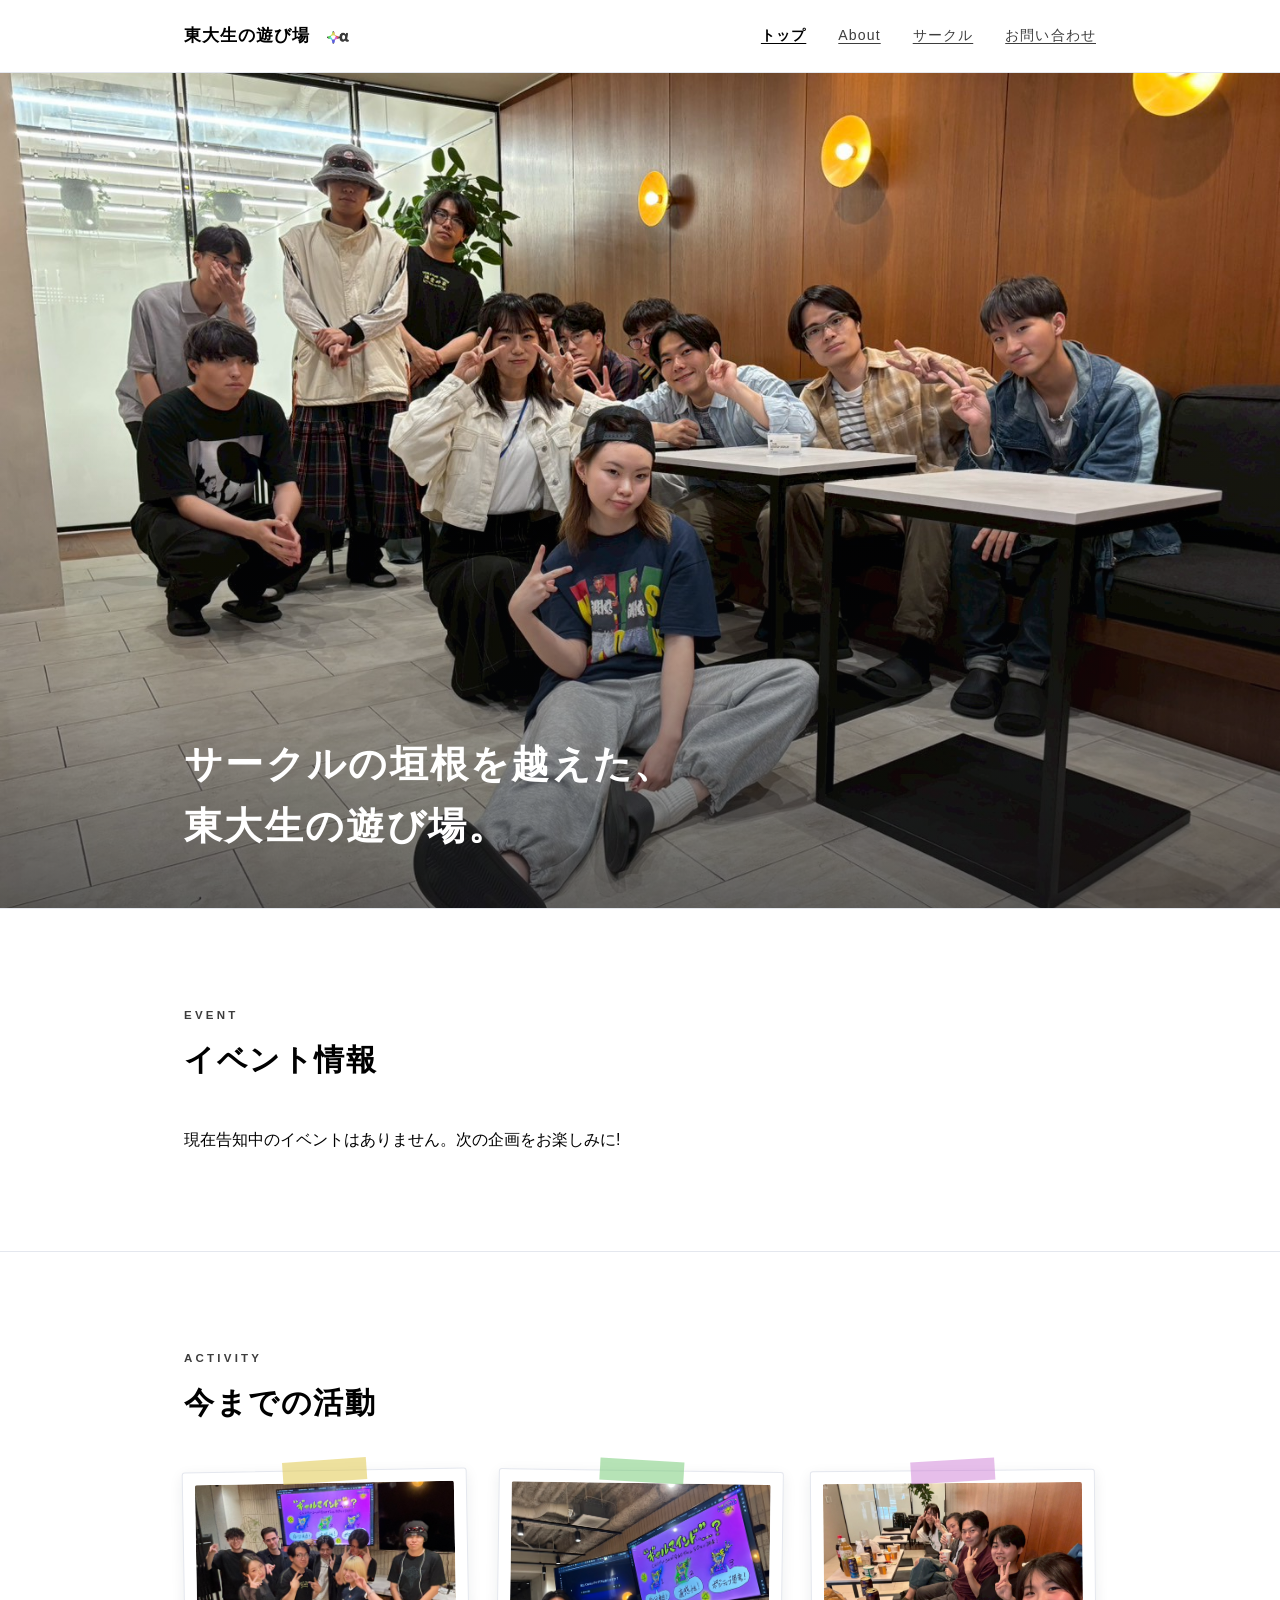
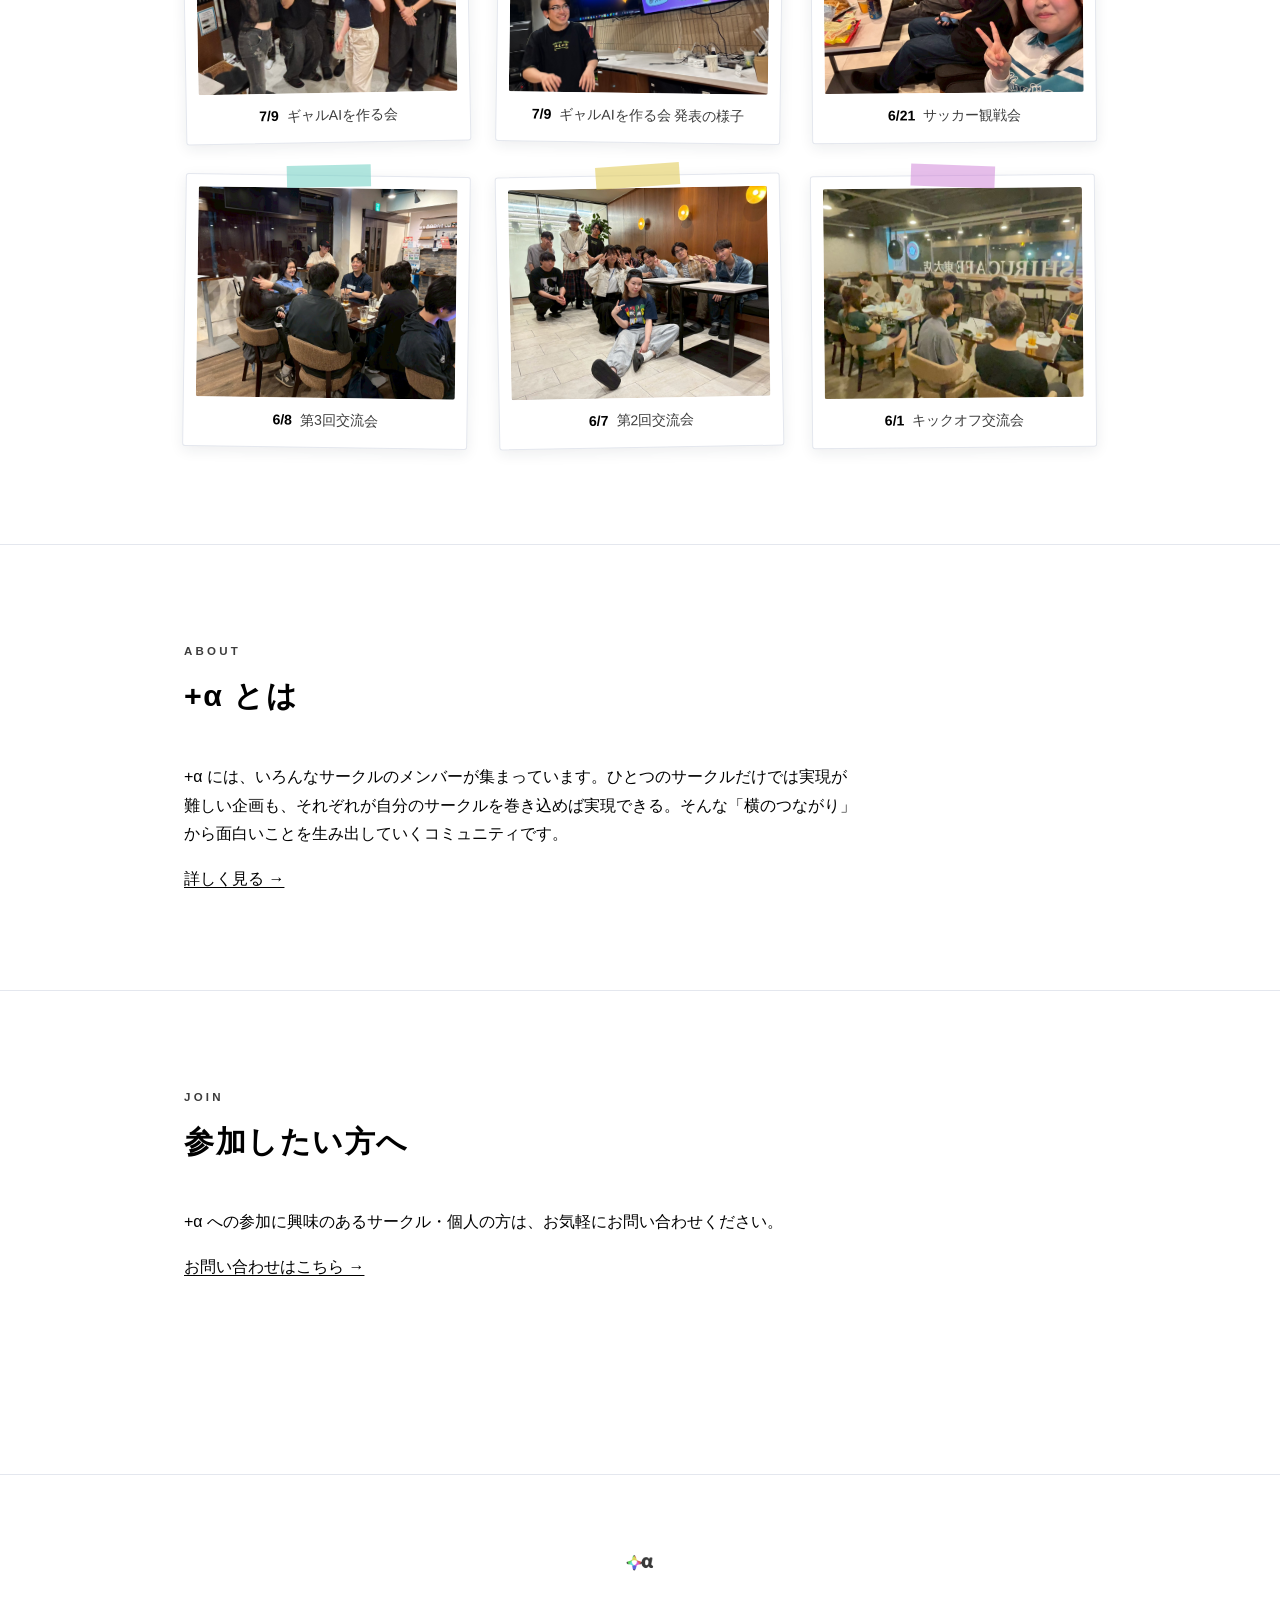
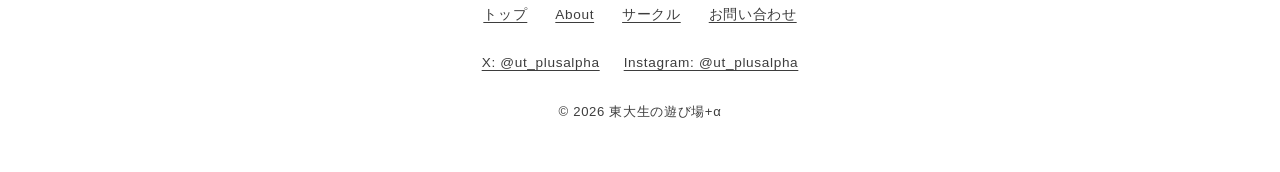
==== commit 09c7e038: "SNS(X/Instagram @ut_plusalpha)をフッターと Contact に追加" ====
--- a/public/index.html
+++ b/public/index.html
@@ -77,6 +77,10 @@
         <a href="circles/index.html">サークル</a>
         <a href="contact/index.html">お問い合わせ</a>
       </nav>
+      <div class="footer-sns">
+        <a href="https://x.com/ut_plusalpha" target="_blank" rel="noopener">X: @ut_plusalpha</a>
+        <a href="https://www.instagram.com/ut_plusalpha/" target="_blank" rel="noopener">Instagram: @ut_plusalpha</a>
+      </div>
       &copy; 2026 東大生の遊び場+α
     </div>
   </footer>
--- a/public/style.css
+++ b/public/style.css
@@ -427,6 +427,23 @@
   text-align: center;
 }
 
+/* サークル名の一覧(押せそうに見えないよう、ただのテキストとして流し込む) */
+.circle-tags {
+  display: flex;
+  flex-wrap: wrap;
+  row-gap: 10px;
+  margin-top: 36px;
+  list-style: none;
+  font-size: 0.95rem;
+  line-height: 1.6;
+}
+
+.circle-tags li:not(:last-child)::after {
+  content: "/";
+  margin: 0 14px;
+  color: #c9cdd6;
+}
+
 /* ページタイトル(下層ページ) */
 .page-title {
   padding: 88px 0 0;
@@ -497,6 +514,22 @@
 }
 
 .footer-nav a:hover {
+  color: var(--text);
+}
+
+.footer-sns {
+  display: flex;
+  justify-content: center;
+  gap: 24px;
+  margin-bottom: 24px;
+  font-size: 0.85rem;
+}
+
+.footer-sns a {
+  color: var(--text-muted);
+}
+
+.footer-sns a:hover {
   color: var(--text);
 }
 
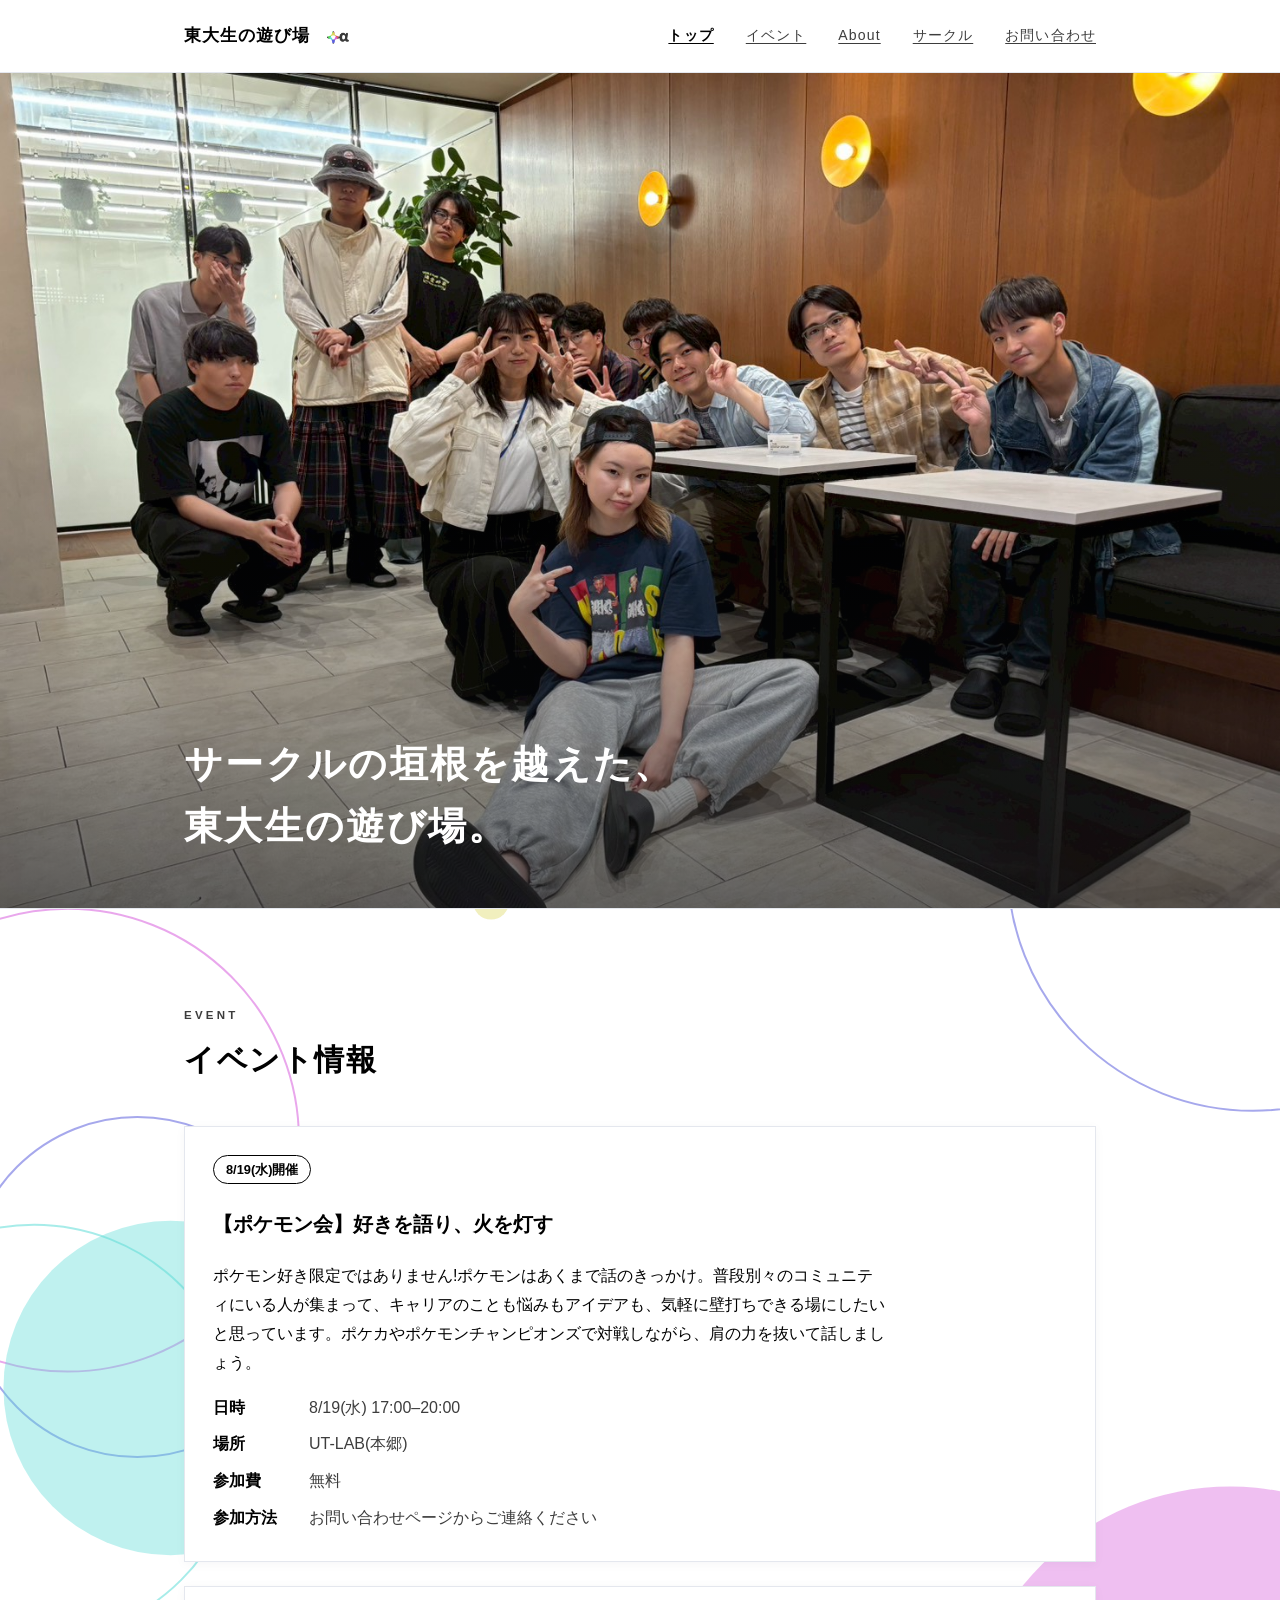
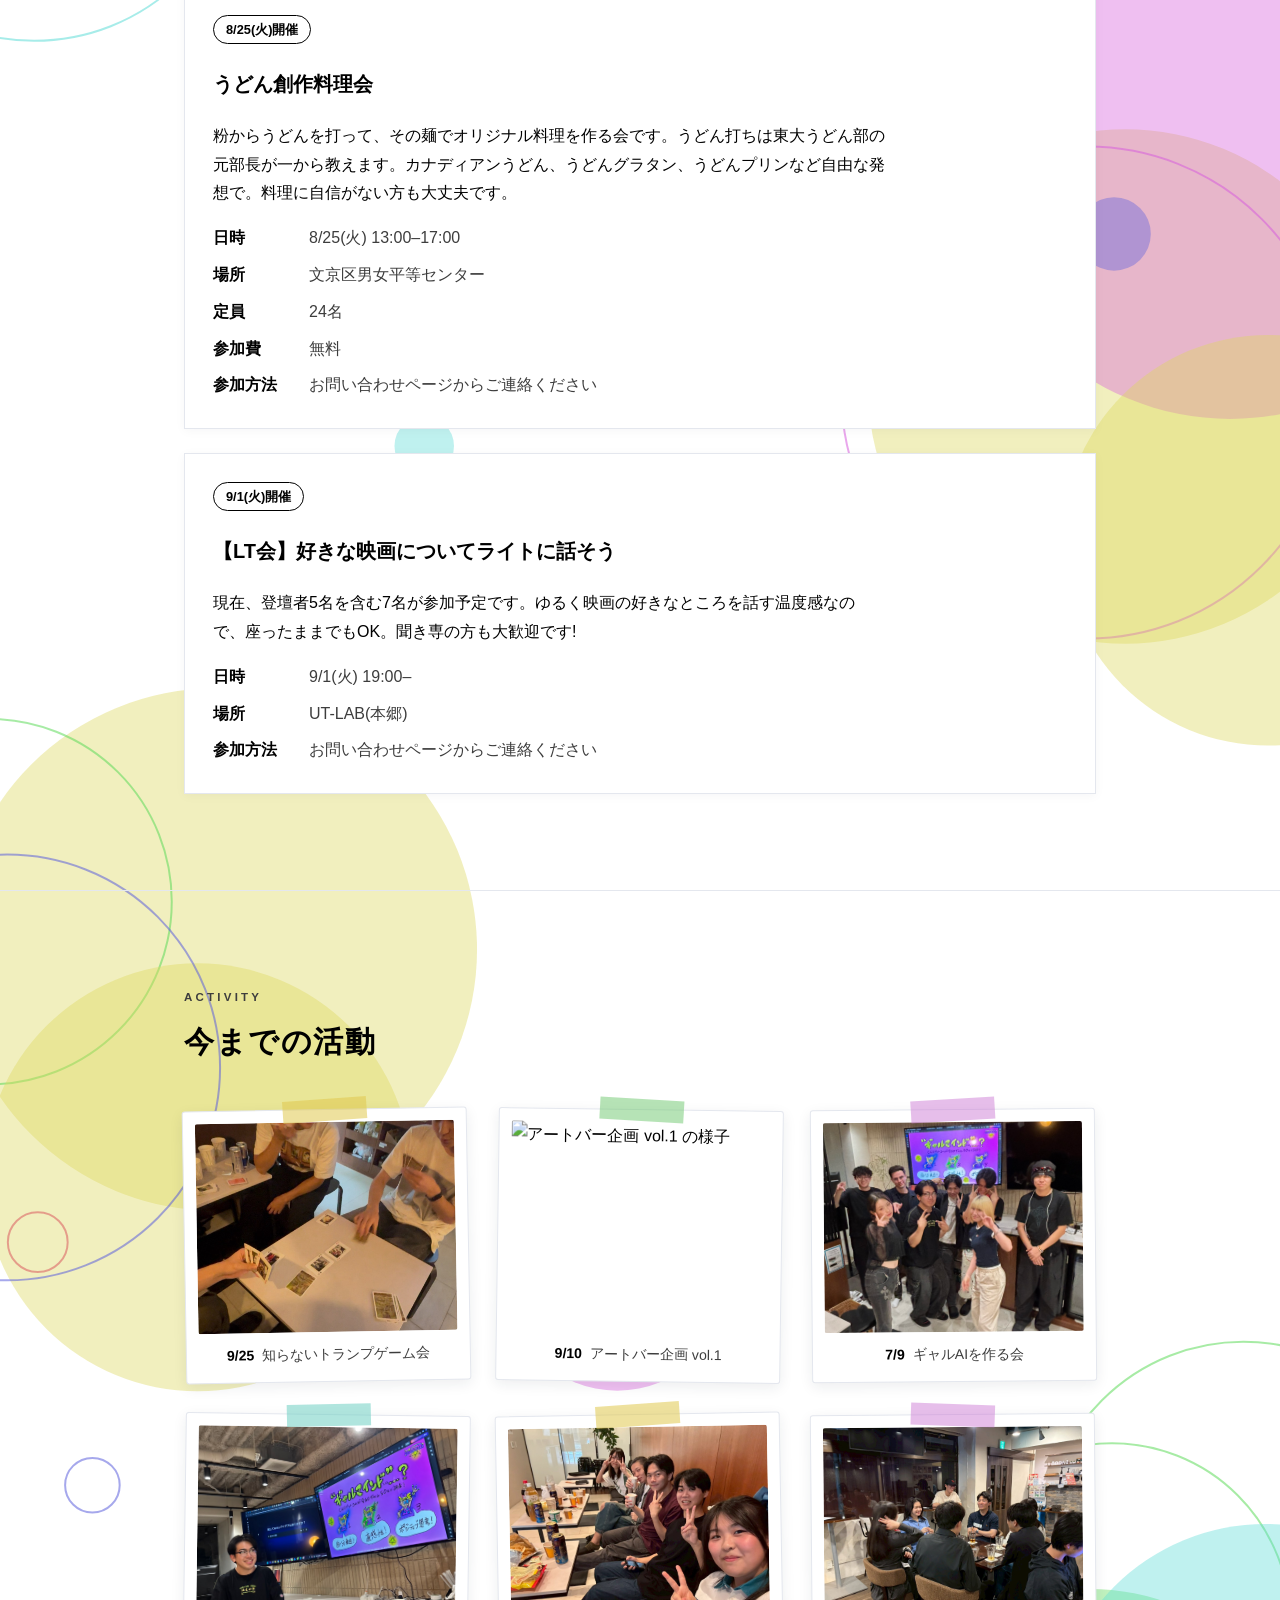
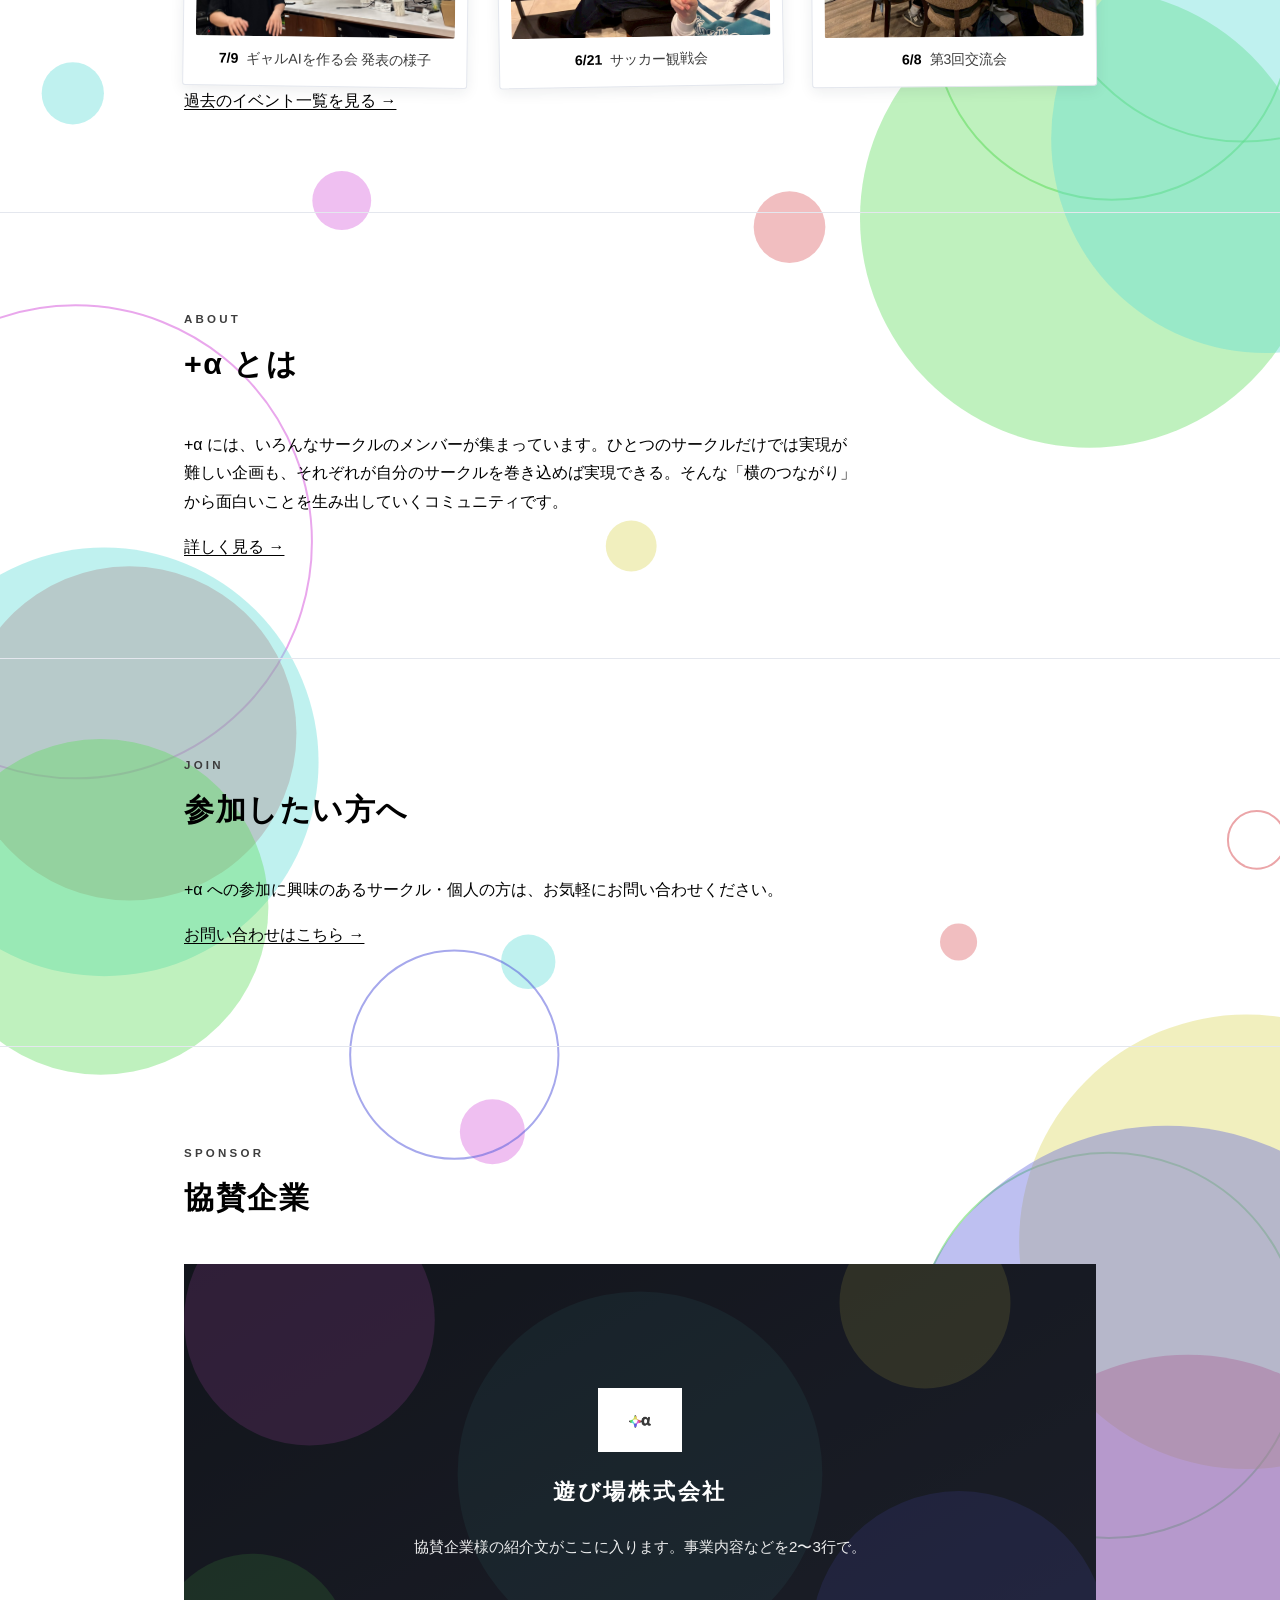
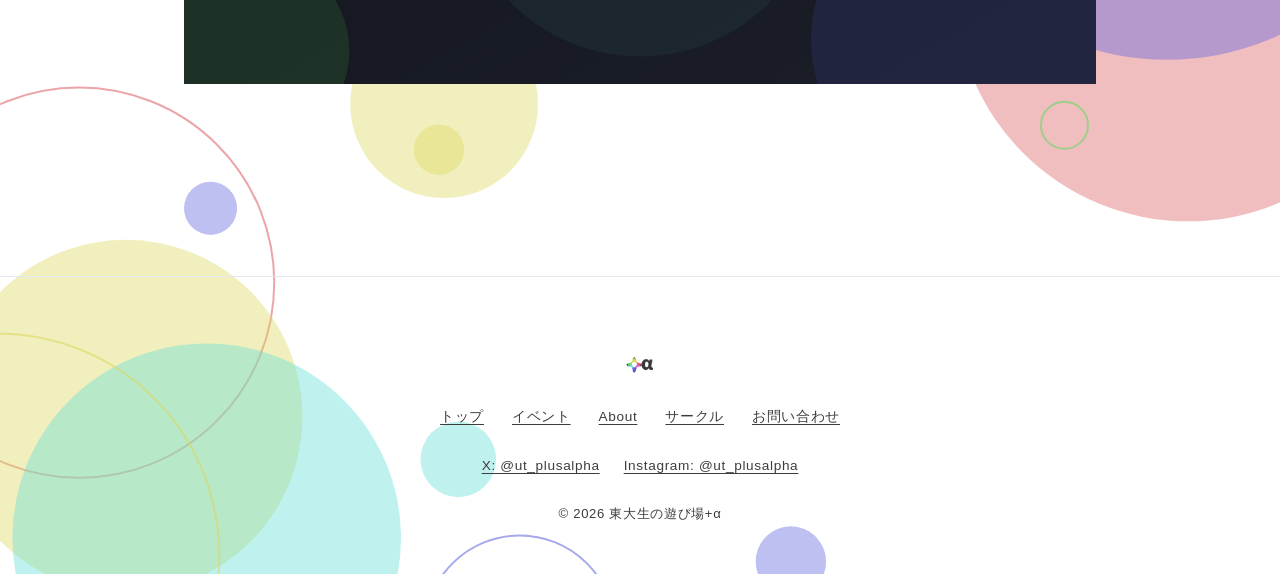
==== commit 6ec2ca04: "協賛企業セクション、サークルのカード表示、過去イベント一覧ページを追加 - sponsors-data.js を新設し、トップに承認済み協賛企業を表示するSPONSORセクションを追加(0件の間は非表" ====
--- a/public/index.html
+++ b/public/index.html
@@ -14,6 +14,7 @@
       <a class="brand" href="index.html">東大生の遊び場<img class="brand-logo" src="images/logo.png" alt="+α"></a>
       <nav class="site-nav">
         <a href="index.html" aria-current="page">トップ</a>
+        <a href="events/index.html">イベント</a>
         <a href="about/index.html">About</a>
         <a href="circles/index.html">サークル</a>
         <a href="contact/index.html">お問い合わせ</a>
@@ -42,6 +43,9 @@
         <p class="kicker">ACTIVITY</p>
         <h2>今までの活動</h2>
         <div class="photo-grid" id="activity-list"></div>
+        <div class="prose">
+          <p><a href="events/index.html">過去のイベント一覧を見る →</a></p>
+        </div>
       </div>
     </section>
 
@@ -66,6 +70,14 @@
         </div>
       </div>
     </section>
+
+    <section class="section" id="sponsors" hidden>
+      <div class="container">
+        <p class="kicker">SPONSOR</p>
+        <h2>協賛企業</h2>
+        <div class="sponsor-list" id="sponsor-list"></div>
+      </div>
+    </section>
   </main>
 
   <footer class="site-footer">
@@ -73,6 +85,7 @@
       <img class="footer-logo" src="images/logo.png" alt="+α">
       <nav class="footer-nav">
         <a href="index.html">トップ</a>
+        <a href="events/index.html">イベント</a>
         <a href="about/index.html">About</a>
         <a href="circles/index.html">サークル</a>
         <a href="contact/index.html">お問い合わせ</a>
@@ -86,6 +99,7 @@
   </footer>
 
   <script src="events-data.js"></script>
+  <script src="sponsors-data.js"></script>
   <script>
     // イベント情報(UPCOMING_EVENTS)の描画
     const eventList = document.getElementById("event-list");
@@ -110,21 +124,23 @@
       const body = document.createElement("div");
       body.className = "event-body";
 
-      const flyerGrid = document.createElement("div");
-      flyerGrid.className = "flyer-grid";
-      for (const flyer of event.flyers) {
-        const link = document.createElement("a");
-        link.href = flyer.src;
-        link.target = "_blank";
-        link.rel = "noopener";
-        const img = document.createElement("img");
-        img.src = flyer.src;
-        img.alt = flyer.alt;
-        img.loading = "lazy";
-        link.appendChild(img);
-        flyerGrid.appendChild(link);
-      }
-      body.appendChild(flyerGrid);
+      if (event.flyers.length > 0) {
+        const flyerGrid = document.createElement("div");
+        flyerGrid.className = "flyer-grid";
+        for (const flyer of event.flyers) {
+          const link = document.createElement("a");
+          link.href = flyer.src;
+          link.target = "_blank";
+          link.rel = "noopener";
+          const img = document.createElement("img");
+          img.src = flyer.src;
+          img.alt = flyer.alt;
+          img.loading = "lazy";
+          link.appendChild(img);
+          flyerGrid.appendChild(link);
+        }
+        body.appendChild(flyerGrid);
+      }
 
       const prose = document.createElement("div");
       prose.className = "prose";
@@ -155,9 +171,9 @@
       eventList.appendChild(card);
     }
 
-    // 今までの活動(PAST_ACTIVITIES)の描画
+    // 今までの活動(PAST_ACTIVITIES)の描画。トップページには最新6件だけ載せ、全件は /events で見せる
     const activityList = document.getElementById("activity-list");
-    for (const activity of PAST_ACTIVITIES) {
+    for (const activity of PAST_ACTIVITIES.slice(0, 6)) {
       const figure = document.createElement("figure");
       figure.className = "polaroid";
 
@@ -175,6 +191,43 @@
       figure.append(img, caption);
       activityList.appendChild(figure);
     }
+
+    // 協賛企業(SPONSORS)の描画。写真を背景に、ロゴ・社名・紹介文を重ねたバナーとして表示する。
+    // 掲載できる企業が1件もない間はセクションごと非表示にする
+    const approvedSponsors = SPONSORS.filter((sponsor) => sponsor.approved);
+    if (approvedSponsors.length > 0) {
+      const sponsorList = document.getElementById("sponsor-list");
+      for (const sponsor of approvedSponsors) {
+        const link = document.createElement("a");
+        link.className = "sponsor-feature";
+        link.href = sponsor.url;
+        link.target = "_blank";
+        link.rel = "noopener";
+        link.style.backgroundImage = `url("${sponsor.photo}")`;
+
+        const overlay = document.createElement("div");
+        overlay.className = "sponsor-feature-overlay";
+
+        const logo = document.createElement("img");
+        logo.className = "sponsor-feature-logo";
+        logo.src = sponsor.logo;
+        logo.alt = sponsor.name;
+        logo.loading = "lazy";
+
+        const name = document.createElement("p");
+        name.className = "sponsor-feature-name";
+        name.textContent = sponsor.name;
+
+        const desc = document.createElement("p");
+        desc.className = "sponsor-feature-desc";
+        desc.textContent = sponsor.description;
+
+        overlay.append(logo, name, desc);
+        link.appendChild(overlay);
+        sponsorList.appendChild(link);
+      }
+      document.getElementById("sponsors").hidden = false;
+    }
   </script>
 </body>
 </html>
--- a/public/style.css
+++ b/public/style.css
@@ -19,9 +19,24 @@
 body {
   font-family: "Hiragino Kaku Gothic ProN", "Hiragino Sans", "Yu Gothic UI", "Yu Gothic", Meiryo, sans-serif;
   color: var(--text);
-  background: var(--bg);
+  background-color: var(--bg);
+  /* ロゴの「+」に使われている色の水玉模様(参考: 公式Instagramの投稿画像に合わせた配色・サイズ感・重なり具合)。
+     縦に長い1枚の絵(1600x7200)を用意し、ページごとに background-position で違う位置を切り出して使う。
+     繰り返し(repeat)はしないので、スクロールしても同じ柄が繰り返される見た目にならない。
+     background-size を横幅基準にしているので、ウィンドウを最大化しても横いっぱいにフィットする。
+     カードなど背景が不透明な要素の下には隠れるので、余白部分にだけうっすら見える */
+  background-image: url("data:image/svg+xml,%3Csvg%20xmlns%3D'http%3A%2F%2Fwww.w3.org%2F2000%2Fsvg'%20width%3D'1600'%20height%3D'7200'%3E%3Ccircle%20cx%3D'-18.9'%20cy%3D'76.4'%20r%3D'294.0'%20fill%3D'none'%20stroke%3D'rgba(216%2C95%2C220%2C0.55)'%20stroke-width%3D'2.5'%2F%3E%3Ccircle%20cx%3D'274.9'%20cy%3D'169.6'%20r%3D'315.0'%20fill%3D'none'%20stroke%3D'rgba(220%2C215%2C94%2C0.55)'%20stroke-width%3D'2.5'%2F%3E%3Ccircle%20cx%3D'1381.4'%20cy%3D'738.6'%20r%3D'261.3'%20fill%3D'rgba(216%2C95%2C220%2C0.4)'%2F%3E%3Ccircle%20cx%3D'1562.6'%20cy%3D'655.4'%20r%3D'252.2'%20fill%3D'rgba(219%2C92%2C97%2C0.4)'%2F%3E%3Ccircle%20cx%3D'1061.7'%20cy%3D'262.7'%20r%3D'40.7'%20fill%3D'none'%20stroke%3D'rgba(220%2C215%2C94%2C0.55)'%20stroke-width%3D'2.5'%2F%3E%3Ccircle%20cx%3D'916.3'%20cy%3D'345.9'%20r%3D'40.4'%20fill%3D'rgba(219%2C92%2C97%2C0.4)'%2F%3E%3Ccircle%20cx%3D'76.0'%20cy%3D'585.4'%20r%3D'41.5'%20fill%3D'rgba(95%2C219%2C92%2C0.4)'%2F%3E%3Ccircle%20cx%3D'1351.3'%20cy%3D'232.5'%20r%3D'44.7'%20fill%3D'rgba(216%2C95%2C220%2C0.4)'%2F%3E%3Ccircle%20cx%3D'1566.2'%20cy%3D'1081.6'%20r%3D'306.9'%20fill%3D'none'%20stroke%3D'rgba(94%2C97%2C220%2C0.55)'%20stroke-width%3D'2.5'%2F%3E%3Ccircle%20cx%3D'1377.8'%20cy%3D'804.4'%20r%3D'310.9'%20fill%3D'rgba(96%2C220%2C216%2C0.4)'%2F%3E%3Ccircle%20cx%3D'84.4'%20cy%3D'1425.2'%20r%3D'289.3'%20fill%3D'none'%20stroke%3D'rgba(216%2C95%2C220%2C0.55)'%20stroke-width%3D'2.5'%2F%3E%3Ccircle%20cx%3D'171.6'%20cy%3D'1608.8'%20r%3D'212.5'%20fill%3D'none'%20stroke%3D'rgba(94%2C97%2C220%2C0.55)'%20stroke-width%3D'2.5'%2F%3E%3Ccircle%20cx%3D'446.2'%20cy%3D'1047.6'%20r%3D'39.1'%20fill%3D'rgba(216%2C95%2C220%2C0.4)'%2F%3E%3Ccircle%20cx%3D'1039.0'%20cy%3D'1626.1'%20r%3D'43.1'%20fill%3D'none'%20stroke%3D'rgba(95%2C219%2C92%2C0.55)'%20stroke-width%3D'2.5'%2F%3E%3Ccircle%20cx%3D'1334.3'%20cy%3D'1544.6'%20r%3D'29.8'%20fill%3D'rgba(94%2C97%2C220%2C0.4)'%2F%3E%3Ccircle%20cx%3D'613.8'%20cy%3D'1126.7'%20r%3D'22.7'%20fill%3D'rgba(220%2C215%2C94%2C0.4)'%2F%3E%3Ccircle%20cx%3D'213.3'%20cy%3D'1735.0'%20r%3D'209.0'%20fill%3D'rgba(96%2C220%2C216%2C0.4)'%2F%3E%3Ccircle%20cx%3D'42.7'%20cy%3D'1791.0'%20r%3D'260.0'%20fill%3D'none'%20stroke%3D'rgba(96%2C220%2C216%2C0.55)'%20stroke-width%3D'2.5'%2F%3E%3Ccircle%20cx%3D'1406.4'%20cy%3D'2483.1'%20r%3D'321.5'%20fill%3D'rgba(220%2C215%2C94%2C0.4)'%2F%3E%3Ccircle%20cx%3D'1537.6'%20cy%3D'2190.9'%20r%3D'332.7'%20fill%3D'rgba(216%2C95%2C220%2C0.4)'%2F%3E%3Ccircle%20cx%3D'617.2'%20cy%3D'1762.9'%20r%3D'46.8'%20fill%3D'rgba(219%2C92%2C97%2C0.4)'%2F%3E%3Ccircle%20cx%3D'1160.0'%20cy%3D'2429.4'%20r%3D'43.0'%20fill%3D'rgba(216%2C95%2C220%2C0.4)'%2F%3E%3Ccircle%20cx%3D'431.5'%20cy%3D'2295.9'%20r%3D'31.9'%20fill%3D'none'%20stroke%3D'rgba(95%2C219%2C92%2C0.55)'%20stroke-width%3D'2.5'%2F%3E%3Ccircle%20cx%3D'1392.6'%20cy%3D'2292.4'%20r%3D'45.9'%20fill%3D'rgba(94%2C97%2C220%2C0.4)'%2F%3E%3Ccircle%20cx%3D'716.7'%20cy%3D'2349.2'%20r%3D'81.9'%20fill%3D'none'%20stroke%3D'rgba(220%2C215%2C94%2C0.55)'%20stroke-width%3D'2.5'%2F%3E%3Ccircle%20cx%3D'1359.2'%20cy%3D'2490.7'%20r%3D'307.5'%20fill%3D'none'%20stroke%3D'rgba(216%2C95%2C220%2C0.55)'%20stroke-width%3D'2.5'%2F%3E%3Ccircle%20cx%3D'1584.8'%20cy%3D'2675.3'%20r%3D'256.6'%20fill%3D'rgba(220%2C215%2C94%2C0.4)'%2F%3E%3Ccircle%20cx%3D'269.7'%20cy%3D'3187.0'%20r%3D'326.6'%20fill%3D'rgba(220%2C215%2C94%2C0.4)'%2F%3E%3Ccircle%20cx%3D'-13.7'%20cy%3D'3127.0'%20r%3D'228.4'%20fill%3D'none'%20stroke%3D'rgba(95%2C219%2C92%2C0.55)'%20stroke-width%3D'2.5'%2F%3E%3Ccircle%20cx%3D'771.2'%20cy%3D'2841.6'%20r%3D'33.9'%20fill%3D'none'%20stroke%3D'rgba(220%2C215%2C94%2C0.55)'%20stroke-width%3D'2.5'%2F%3E%3Ccircle%20cx%3D'530.3'%20cy%3D'2557.5'%20r%3D'37.2'%20fill%3D'rgba(96%2C220%2C216%2C0.4)'%2F%3E%3Ccircle%20cx%3D'743.1'%20cy%3D'2883.1'%20r%3D'34.5'%20fill%3D'rgba(96%2C220%2C216%2C0.4)'%2F%3E%3Ccircle%20cx%3D'905.7'%20cy%3D'2609.5'%20r%3D'35.4'%20fill%3D'none'%20stroke%3D'rgba(220%2C215%2C94%2C0.55)'%20stroke-width%3D'2.5'%2F%3E%3Ccircle%20cx%3D'247.0'%20cy%3D'3471.7'%20r%3D'267.5'%20fill%3D'rgba(220%2C215%2C94%2C0.4)'%2F%3E%3Ccircle%20cx%3D'9.0'%20cy%3D'3334.3'%20r%3D'266.1'%20fill%3D'none'%20stroke%3D'rgba(94%2C97%2C220%2C0.55)'%20stroke-width%3D'2.5'%2F%3E%3Ccircle%20cx%3D'1389.8'%20cy%3D'4026.9'%20r%3D'222.8'%20fill%3D'none'%20stroke%3D'rgba(95%2C219%2C92%2C0.55)'%20stroke-width%3D'2.5'%2F%3E%3Ccircle%20cx%3D'1554.2'%20cy%3D'3927.1'%20r%3D'249.9'%20fill%3D'none'%20stroke%3D'rgba(95%2C219%2C92%2C0.55)'%20stroke-width%3D'2.5'%2F%3E%3Ccircle%20cx%3D'47.2'%20cy%3D'3552.7'%20r%3D'37.4'%20fill%3D'none'%20stroke%3D'rgba(219%2C92%2C97%2C0.55)'%20stroke-width%3D'2.5'%2F%3E%3Ccircle%20cx%3D'692.7'%20cy%3D'3613.5'%20r%3D'23.7'%20fill%3D'rgba(95%2C219%2C92%2C0.4)'%2F%3E%3Ccircle%20cx%3D'115.5'%20cy%3D'3856.5'%20r%3D'34.1'%20fill%3D'none'%20stroke%3D'rgba(94%2C97%2C220%2C0.55)'%20stroke-width%3D'2.5'%2F%3E%3Ccircle%20cx%3D'771.6'%20cy%3D'3598.9'%20r%3D'139.4'%20fill%3D'rgba(216%2C95%2C220%2C0.4)'%2F%3E%3Ccircle%20cx%3D'1361.8'%20cy%3D'4272.9'%20r%3D'286.8'%20fill%3D'rgba(95%2C219%2C92%2C0.4)'%2F%3E%3Ccircle%20cx%3D'1582.2'%20cy%3D'4173.1'%20r%3D'268.2'%20fill%3D'rgba(96%2C220%2C216%2C0.4)'%2F%3E%3Ccircle%20cx%3D'94.3'%20cy%3D'4677.3'%20r%3D'295.6'%20fill%3D'none'%20stroke%3D'rgba(216%2C95%2C220%2C0.55)'%20stroke-width%3D'2.5'%2F%3E%3Ccircle%20cx%3D'161.7'%20cy%3D'4916.7'%20r%3D'208.9'%20fill%3D'rgba(219%2C92%2C97%2C0.4)'%2F%3E%3Ccircle%20cx%3D'789.0'%20cy%3D'4682.5'%20r%3D'31.8'%20fill%3D'rgba(220%2C215%2C94%2C0.4)'%2F%3E%3Ccircle%20cx%3D'427.2'%20cy%3D'4250.7'%20r%3D'36.8'%20fill%3D'rgba(216%2C95%2C220%2C0.4)'%2F%3E%3Ccircle%20cx%3D'91.0'%20cy%3D'4116.6'%20r%3D'38.9'%20fill%3D'rgba(96%2C220%2C216%2C0.4)'%2F%3E%3Ccircle%20cx%3D'986.9'%20cy%3D'4283.8'%20r%3D'44.8'%20fill%3D'rgba(219%2C92%2C97%2C0.4)'%2F%3E%3Ccircle%20cx%3D'130.3'%20cy%3D'4952.4'%20r%3D'267.9'%20fill%3D'rgba(96%2C220%2C216%2C0.4)'%2F%3E%3Ccircle%20cx%3D'125.7'%20cy%3D'5133.6'%20r%3D'209.8'%20fill%3D'rgba(95%2C219%2C92%2C0.4)'%2F%3E%3Ccircle%20cx%3D'1386.0'%20cy%3D'5681.7'%20r%3D'240.9'%20fill%3D'none'%20stroke%3D'rgba(95%2C219%2C92%2C0.55)'%20stroke-width%3D'2.5'%2F%3E%3Ccircle%20cx%3D'1558.0'%20cy%3D'5552.3'%20r%3D'284.1'%20fill%3D'rgba(220%2C215%2C94%2C0.4)'%2F%3E%3Ccircle%20cx%3D'660.3'%20cy%3D'5202.2'%20r%3D'34.0'%20fill%3D'rgba(96%2C220%2C216%2C0.4)'%2F%3E%3Ccircle%20cx%3D'1570.9'%20cy%3D'5049.9'%20r%3D'36.0'%20fill%3D'none'%20stroke%3D'rgba(219%2C92%2C97%2C0.55)'%20stroke-width%3D'2.5'%2F%3E%3Ccircle%20cx%3D'615.5'%20cy%3D'5414.7'%20r%3D'40.7'%20fill%3D'rgba(216%2C95%2C220%2C0.4)'%2F%3E%3Ccircle%20cx%3D'1198.2'%20cy%3D'5177.5'%20r%3D'23.2'%20fill%3D'rgba(219%2C92%2C97%2C0.4)'%2F%3E%3Ccircle%20cx%3D'567.9'%20cy%3D'5318.3'%20r%3D'130.2'%20fill%3D'none'%20stroke%3D'rgba(94%2C97%2C220%2C0.55)'%20stroke-width%3D'2.5'%2F%3E%3Ccircle%20cx%3D'1485.1'%20cy%3D'5985.1'%20r%3D'291.6'%20fill%3D'rgba(219%2C92%2C97%2C0.4)'%2F%3E%3Ccircle%20cx%3D'1458.9'%20cy%3D'5740.9'%20r%3D'333.8'%20fill%3D'rgba(94%2C97%2C220%2C0.4)'%2F%3E%3Ccircle%20cx%3D'98.9'%20cy%3D'6353.3'%20r%3D'243.9'%20fill%3D'none'%20stroke%3D'rgba(219%2C92%2C97%2C0.55)'%20stroke-width%3D'2.5'%2F%3E%3Ccircle%20cx%3D'157.1'%20cy%3D'6520.7'%20r%3D'221.0'%20fill%3D'rgba(220%2C215%2C94%2C0.4)'%2F%3E%3Ccircle%20cx%3D'263.2'%20cy%3D'6260.4'%20r%3D'33.2'%20fill%3D'rgba(94%2C97%2C220%2C0.4)'%2F%3E%3Ccircle%20cx%3D'1330.6'%20cy%3D'6156.6'%20r%3D'29.4'%20fill%3D'none'%20stroke%3D'rgba(95%2C219%2C92%2C0.55)'%20stroke-width%3D'2.5'%2F%3E%3Ccircle%20cx%3D'551.6'%20cy%3D'5909.2'%20r%3D'29.6'%20fill%3D'none'%20stroke%3D'rgba(94%2C97%2C220%2C0.55)'%20stroke-width%3D'2.5'%2F%3E%3Ccircle%20cx%3D'548.8'%20cy%3D'6187.1'%20r%3D'31.5'%20fill%3D'rgba(220%2C215%2C94%2C0.4)'%2F%3E%3Ccircle%20cx%3D'555.2'%20cy%3D'6130.2'%20r%3D'117.4'%20fill%3D'rgba(220%2C215%2C94%2C0.4)'%2F%3E%3Ccircle%20cx%3D'258.4'%20cy%3D'6672.3'%20r%3D'242.9'%20fill%3D'rgba(96%2C220%2C216%2C0.4)'%2F%3E%3Ccircle%20cx%3D'-2.4'%20cy%3D'6693.7'%20r%3D'276.5'%20fill%3D'none'%20stroke%3D'rgba(220%2C215%2C94%2C0.55)'%20stroke-width%3D'2.5'%2F%3E%3Ccircle%20cx%3D'1488.8'%20cy%3D'7366.2'%20r%3D'225.6'%20fill%3D'rgba(94%2C97%2C220%2C0.4)'%2F%3E%3Ccircle%20cx%3D'1455.2'%20cy%3D'7147.8'%20r%3D'304.8'%20fill%3D'rgba(216%2C95%2C220%2C0.4)'%2F%3E%3Ccircle%20cx%3D'457.9'%20cy%3D'6799.2'%20r%3D'32.4'%20fill%3D'none'%20stroke%3D'rgba(219%2C92%2C97%2C0.55)'%20stroke-width%3D'2.5'%2F%3E%3Ccircle%20cx%3D'988.6'%20cy%3D'6701.9'%20r%3D'44.0'%20fill%3D'rgba(94%2C97%2C220%2C0.4)'%2F%3E%3Ccircle%20cx%3D'572.9'%20cy%3D'6574.2'%20r%3D'47.3'%20fill%3D'rgba(96%2C220%2C216%2C0.4)'%2F%3E%3Ccircle%20cx%3D'649.6'%20cy%3D'6788.2'%20r%3D'118.8'%20fill%3D'none'%20stroke%3D'rgba(94%2C97%2C220%2C0.55)'%20stroke-width%3D'2.5'%2F%3E%3C%2Fsvg%3E");
+  background-repeat: no-repeat;
+  background-size: 100vw auto;
+  background-position: top center;
   line-height: 1.8;
 }
+
+/* ページごとに背景の絵の切り出し位置を変える(同じ絵の別の場所を見せているだけ) */
+.pg-about { background-position: center -2200px; }
+.pg-circles { background-position: center -4400px; }
+.pg-contact { background-position: center -1200px; }
+.pg-events { background-position: center -3300px; }
 
 /* リンク(踏めるところ)は常に下線を付ける */
 a {
@@ -234,7 +249,7 @@
 .card {
   background: var(--bg);
   border: 1px solid var(--border);
-  border-radius: var(--radius);
+  border-radius: 0;
   padding: 26px;
   transition: transform 0.2s ease, box-shadow 0.2s ease, border-color 0.2s ease;
 }
@@ -271,7 +286,7 @@
 .event-card {
   background: var(--bg);
   border: 1px solid var(--border);
-  border-radius: var(--radius);
+  border-radius: 0;
   padding: 28px;
   box-shadow: 0 2px 10px rgba(31, 36, 48, 0.04);
 }
@@ -290,6 +305,11 @@
   grid-template-columns: minmax(0, 1fr) minmax(0, 1.2fr);
   gap: 28px;
   align-items: start;
+}
+
+/* フライヤー画像がないイベントは1カラムにする */
+.event-body:has(> .prose:only-child) {
+  grid-template-columns: 1fr;
 }
 
 .flyer-grid {
@@ -416,7 +436,7 @@
   display: block;
   width: 100%;
   height: auto;
-  border-radius: var(--radius);
+  border-radius: 0;
   box-shadow: var(--shadow);
 }
 
@@ -427,21 +447,147 @@
   text-align: center;
 }
 
-/* サークル名の一覧(押せそうに見えないよう、ただのテキストとして流し込む) */
-.circle-tags {
-  display: flex;
-  flex-wrap: wrap;
-  row-gap: 10px;
+/* サークル一覧(小さめのカードグリッド。名前だけ必須で、ロゴ・写真・紹介文・リンクは任意) */
+.circle-grid {
+  display: grid;
+  grid-template-columns: repeat(auto-fill, minmax(220px, 1fr));
+  gap: 16px;
   margin-top: 36px;
   list-style: none;
+}
+
+.circle-card {
+  background: var(--bg);
+  border: 1px solid var(--border);
+  border-radius: 0;
+  overflow: hidden;
+  transition: transform 0.2s ease, box-shadow 0.2s ease, border-color 0.2s ease;
+}
+
+.circle-card:hover {
+  transform: translateY(-2px);
+  box-shadow: var(--shadow);
+  border-color: #c9cdd6;
+}
+
+.circle-card-inner {
+  display: flex;
+  flex-direction: column;
+  height: 100%;
+  color: inherit;
+  text-decoration: none;
+}
+
+.circle-card-photo {
+  aspect-ratio: 16 / 9;
+  background: var(--bg-alt);
+}
+
+.circle-card-photo img {
+  width: 100%;
+  height: 100%;
+  object-fit: cover;
+  display: block;
+}
+
+.circle-card-body {
+  padding: 16px 18px;
+}
+
+.circle-card-header {
+  display: flex;
+  align-items: center;
+  gap: 10px;
+}
+
+.circle-card-logo {
+  width: 32px;
+  height: 32px;
+  object-fit: contain;
+  border-radius: 8px;
+  flex-shrink: 0;
+}
+
+.circle-card-header h3 {
+  font-size: 1rem;
+  line-height: 1.4;
+}
+
+.circle-card-body p {
+  margin-top: 8px;
+  color: var(--text-muted);
+  font-size: 0.85rem;
+  line-height: 1.6;
+}
+
+/* 協賛企業(写真を背景に、ロゴ・社名・紹介文を重ねたバナー) */
+.sponsor-list {
+  display: flex;
+  flex-direction: column;
+  gap: 24px;
+  margin-top: 12px;
+}
+
+.sponsor-feature {
+  position: relative;
+  display: block;
+  overflow: hidden;
+  min-height: 420px;
+  background-color: var(--bg-alt);
+  background-size: cover;
+  background-position: center;
+  text-decoration: none;
+  transition: opacity 0.2s ease;
+}
+
+.sponsor-feature:hover {
+  opacity: 0.92;
+  text-decoration: none;
+}
+
+/* 写真の上に一段暗さを重ねて、白文字を読みやすくする */
+.sponsor-feature::after {
+  content: "";
+  position: absolute;
+  inset: 0;
+  background: rgba(10, 12, 16, 0.55);
+}
+
+.sponsor-feature-overlay {
+  position: relative;
+  z-index: 1;
+  min-height: 420px;
+  display: flex;
+  flex-direction: column;
+  align-items: center;
+  justify-content: center;
+  text-align: center;
+  gap: 20px;
+  padding: 56px 24px;
+}
+
+.sponsor-feature-logo {
+  display: block;
+  height: 64px;
+  width: auto;
+  max-width: 260px;
+  object-fit: contain;
+  background: #fff;
+  padding: 14px 24px;
+}
+
+.sponsor-feature-name {
+  color: #fff;
+  font-size: 1.4rem;
+  font-weight: 700;
+  letter-spacing: 0.12em;
+}
+
+.sponsor-feature-desc {
+  max-width: 560px;
+  color: rgba(255, 255, 255, 0.92);
   font-size: 0.95rem;
-  line-height: 1.6;
-}
-
-.circle-tags li:not(:last-child)::after {
-  content: "/";
-  margin: 0 14px;
-  color: #c9cdd6;
+  line-height: 1.8;
 }
 
 /* ページタイトル(下層ページ) */
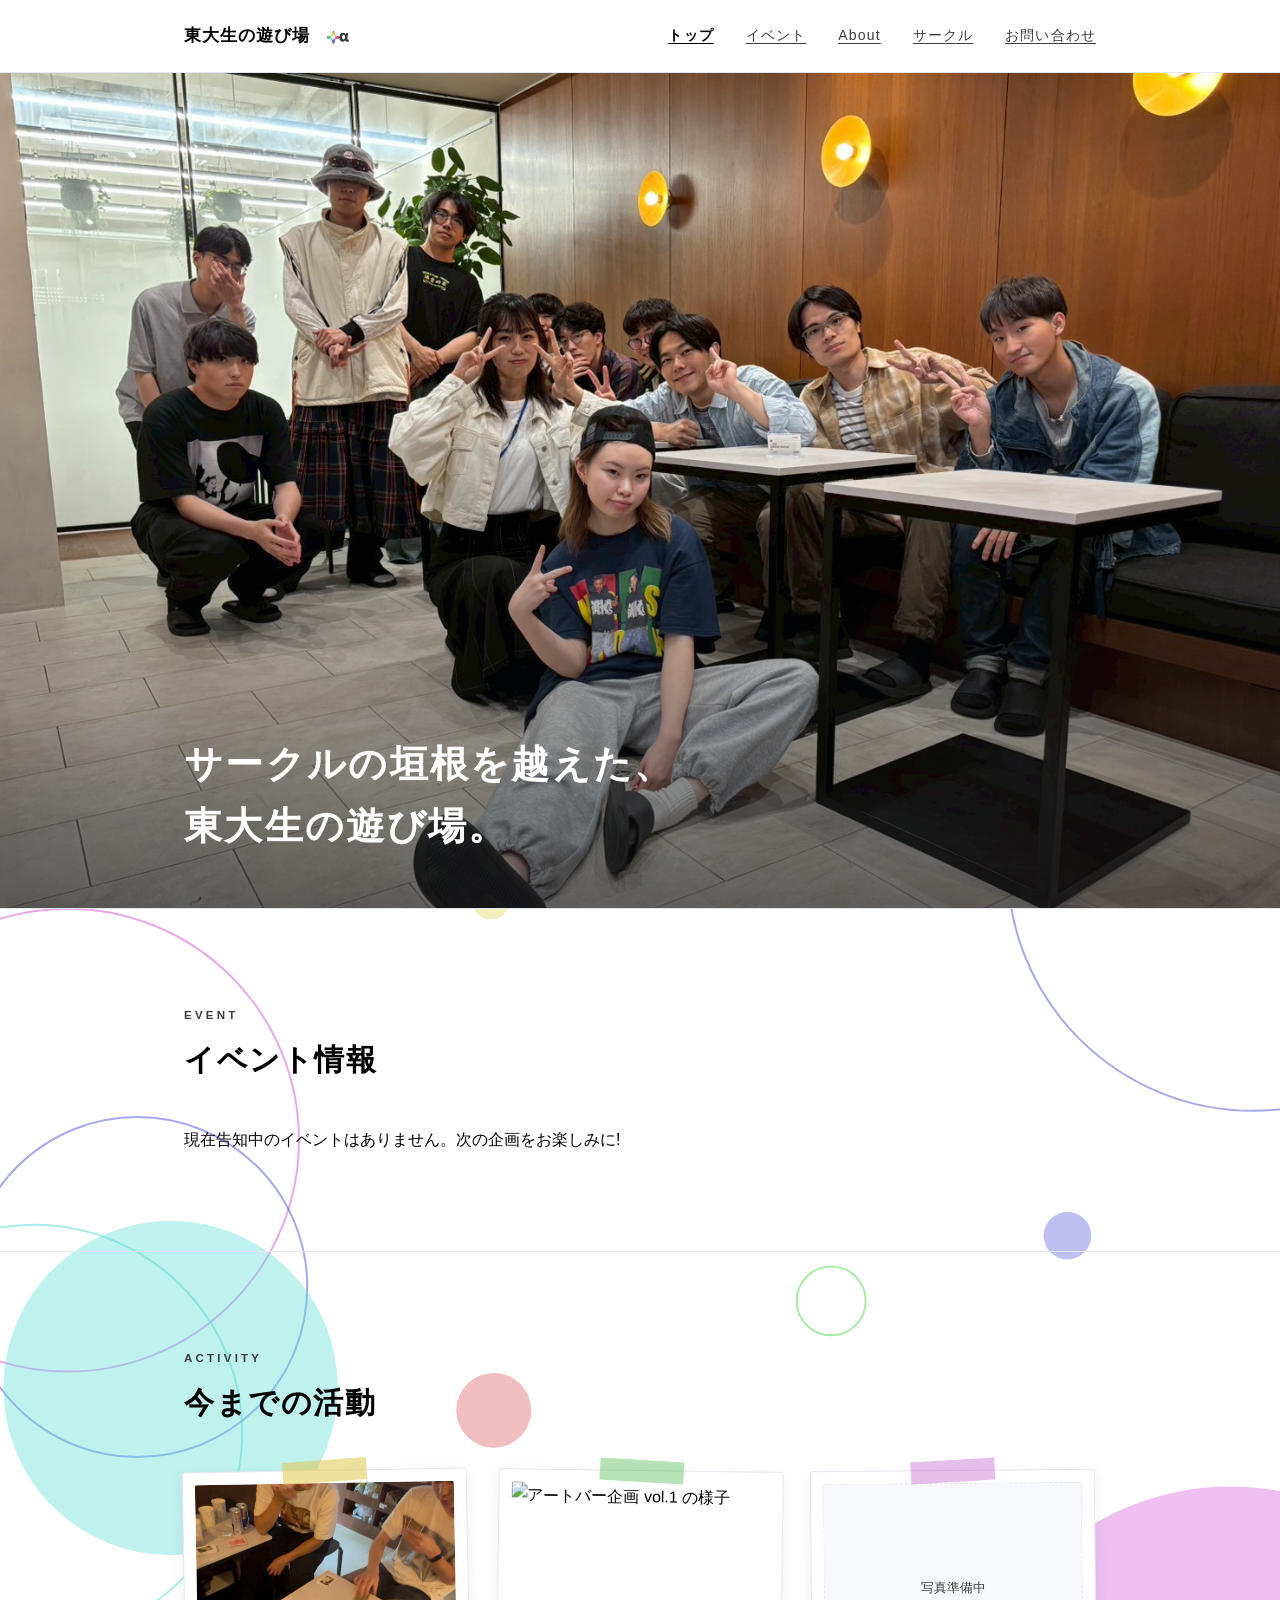
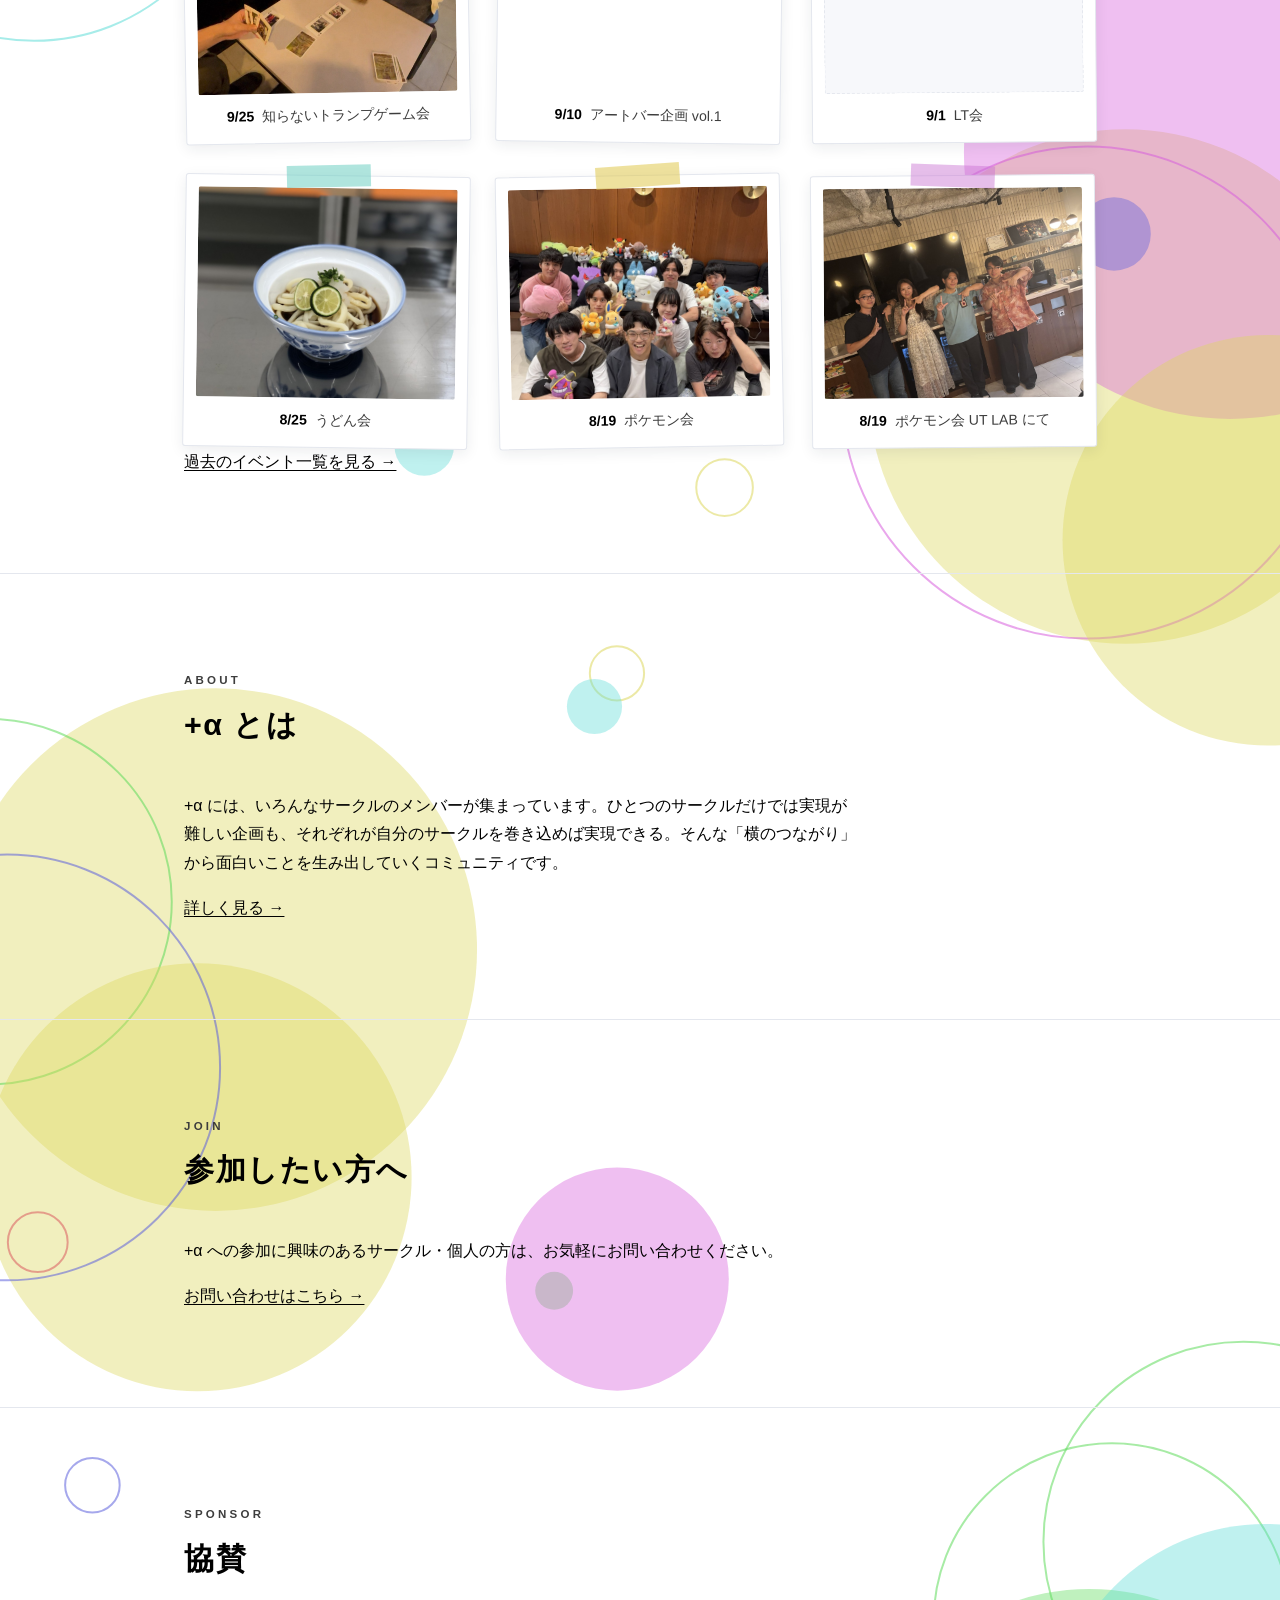
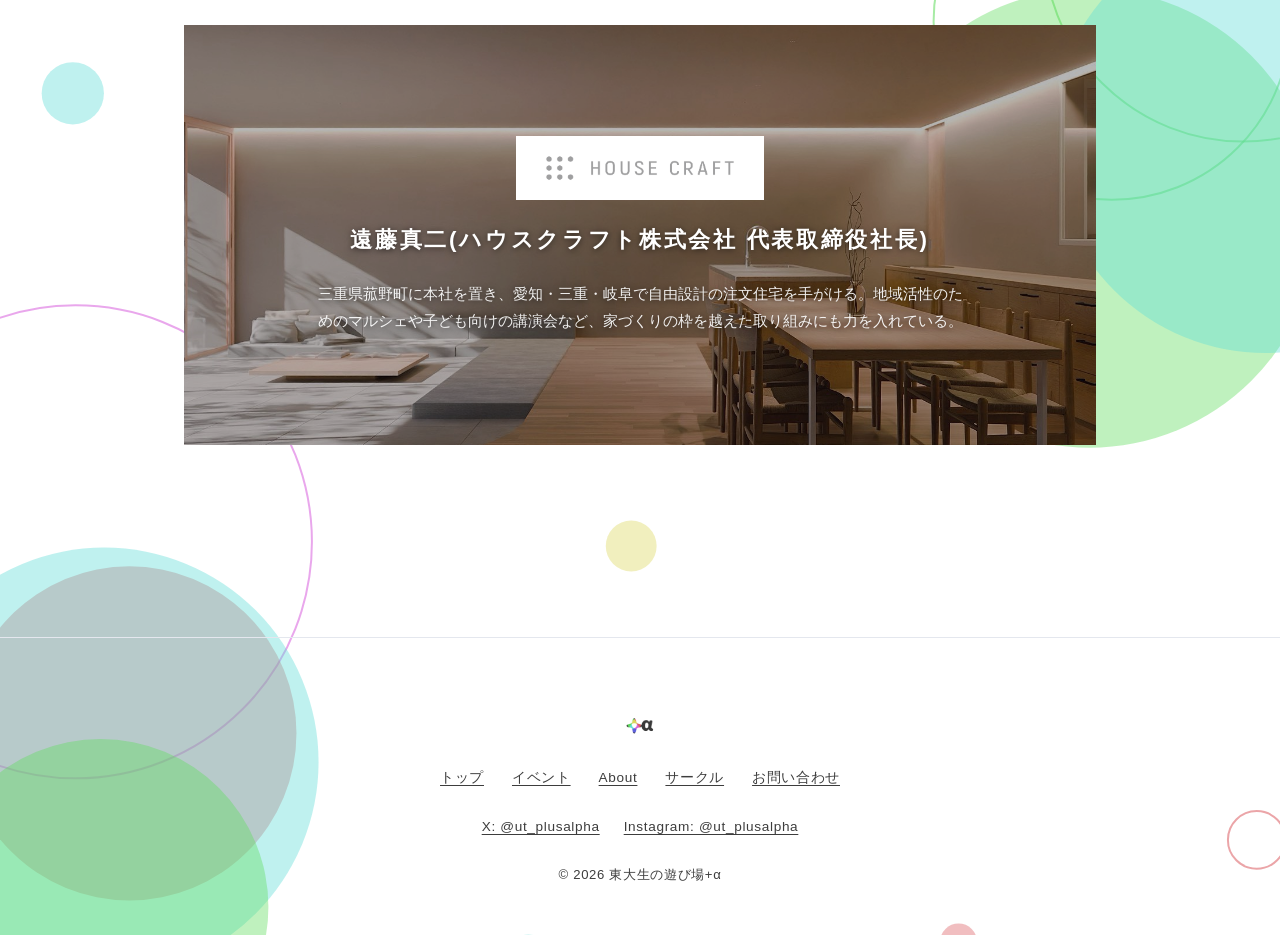
==== commit c478e587: "公開前の整理: 未承諾のサークル名を公開データから外し、イベント写真を追加 - circles-data.js を空にして承諾待ち47件の名前を配信しない(全件は docs/ に退避)。0件時の文言を" ====
--- a/public/index.html
+++ b/public/index.html
@@ -74,7 +74,7 @@
     <section class="section" id="sponsors" hidden>
       <div class="container">
         <p class="kicker">SPONSOR</p>
-        <h2>協賛企業</h2>
+        <h2>協賛</h2>
         <div class="sponsor-list" id="sponsor-list"></div>
       </div>
     </section>
@@ -177,10 +177,18 @@
       const figure = document.createElement("figure");
       figure.className = "polaroid";
 
-      const img = document.createElement("img");
-      img.src = activity.src;
-      img.alt = activity.alt;
-      img.loading = "lazy";
+      if (activity.src) {
+        const img = document.createElement("img");
+        img.src = activity.src;
+        img.alt = activity.alt;
+        img.loading = "lazy";
+        figure.appendChild(img);
+      } else {
+        const placeholder = document.createElement("div");
+        placeholder.className = "polaroid-placeholder";
+        placeholder.textContent = "写真準備中";
+        figure.appendChild(placeholder);
+      }
 
       const caption = document.createElement("figcaption");
       const date = document.createElement("span");
@@ -188,7 +196,7 @@
       date.textContent = activity.date;
       caption.append(date, activity.title);
 
-      figure.append(img, caption);
+      figure.appendChild(caption);
       activityList.appendChild(figure);
     }
 
--- a/public/style.css
+++ b/public/style.css
@@ -414,6 +414,21 @@
   border-radius: 2px;
 }
 
+/* 写真がまだ届いていない活動の空き箱 */
+.polaroid-placeholder {
+  display: flex;
+  align-items: center;
+  justify-content: center;
+  width: 100%;
+  height: 210px;
+  border: 1px dashed var(--border);
+  border-radius: 2px;
+  background: var(--bg-alt);
+  color: var(--text-muted);
+  font-size: 0.8rem;
+  text-align: center;
+}
+
 .polaroid figcaption {
   margin-top: 10px;
   text-align: center;
@@ -545,12 +560,12 @@
   text-decoration: none;
 }
 
-/* 写真の上に一段暗さを重ねて、白文字を読みやすくする */
+/* 写真の上にごく薄く暗さを重ねて、白文字を読みやすくする(写真自体は明るく見せる) */
 .sponsor-feature::after {
   content: "";
   position: absolute;
   inset: 0;
-  background: rgba(10, 12, 16, 0.55);
+  background: rgba(10, 12, 16, 0.3);
 }
 
 .sponsor-feature-overlay {
@@ -581,13 +596,16 @@
   font-size: 1.4rem;
   font-weight: 700;
   letter-spacing: 0.12em;
+  text-shadow: 0 1px 6px rgba(0, 0, 0, 0.6);
 }
 
 .sponsor-feature-desc {
-  max-width: 560px;
+  max-width: 46em;
   color: rgba(255, 255, 255, 0.92);
   font-size: 0.95rem;
   line-height: 1.8;
+  text-wrap: balance;
+  text-shadow: 0 1px 6px rgba(0, 0, 0, 0.6);
 }
 
 /* ページタイトル(下層ページ) */
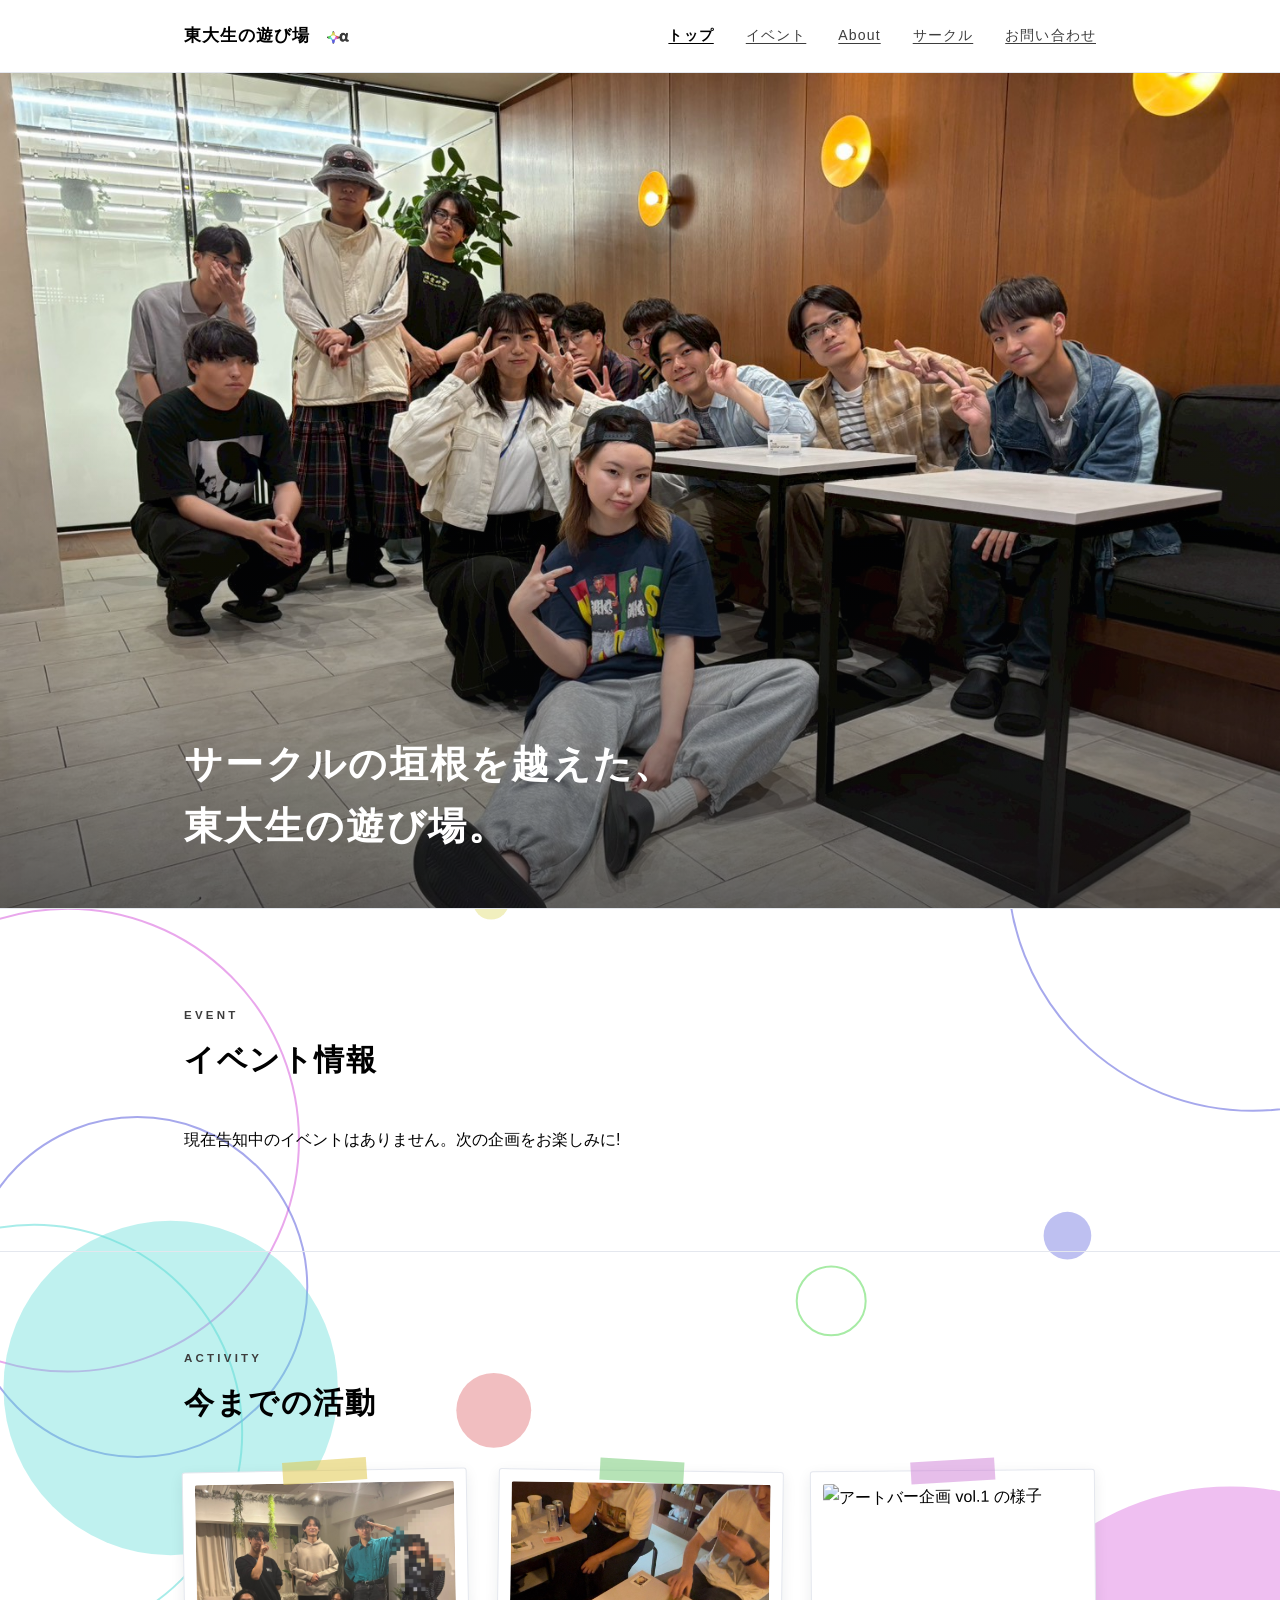
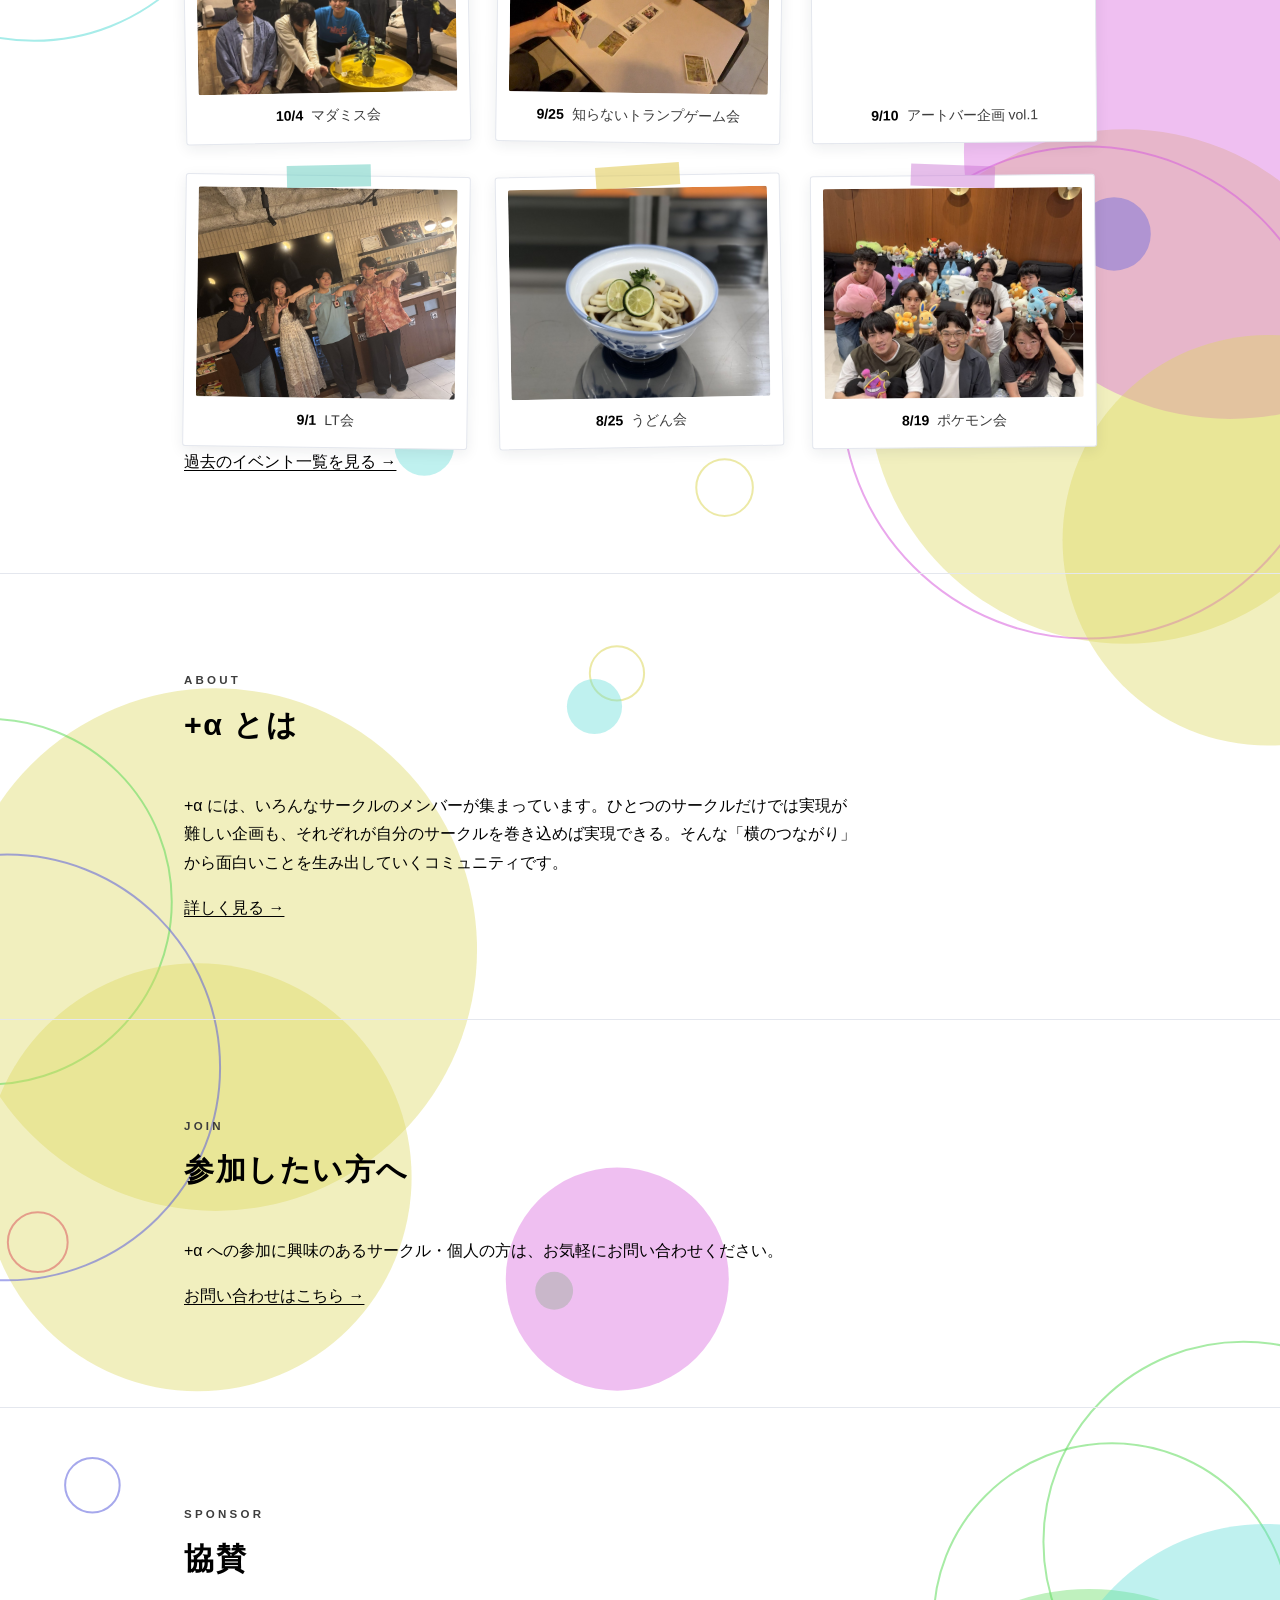
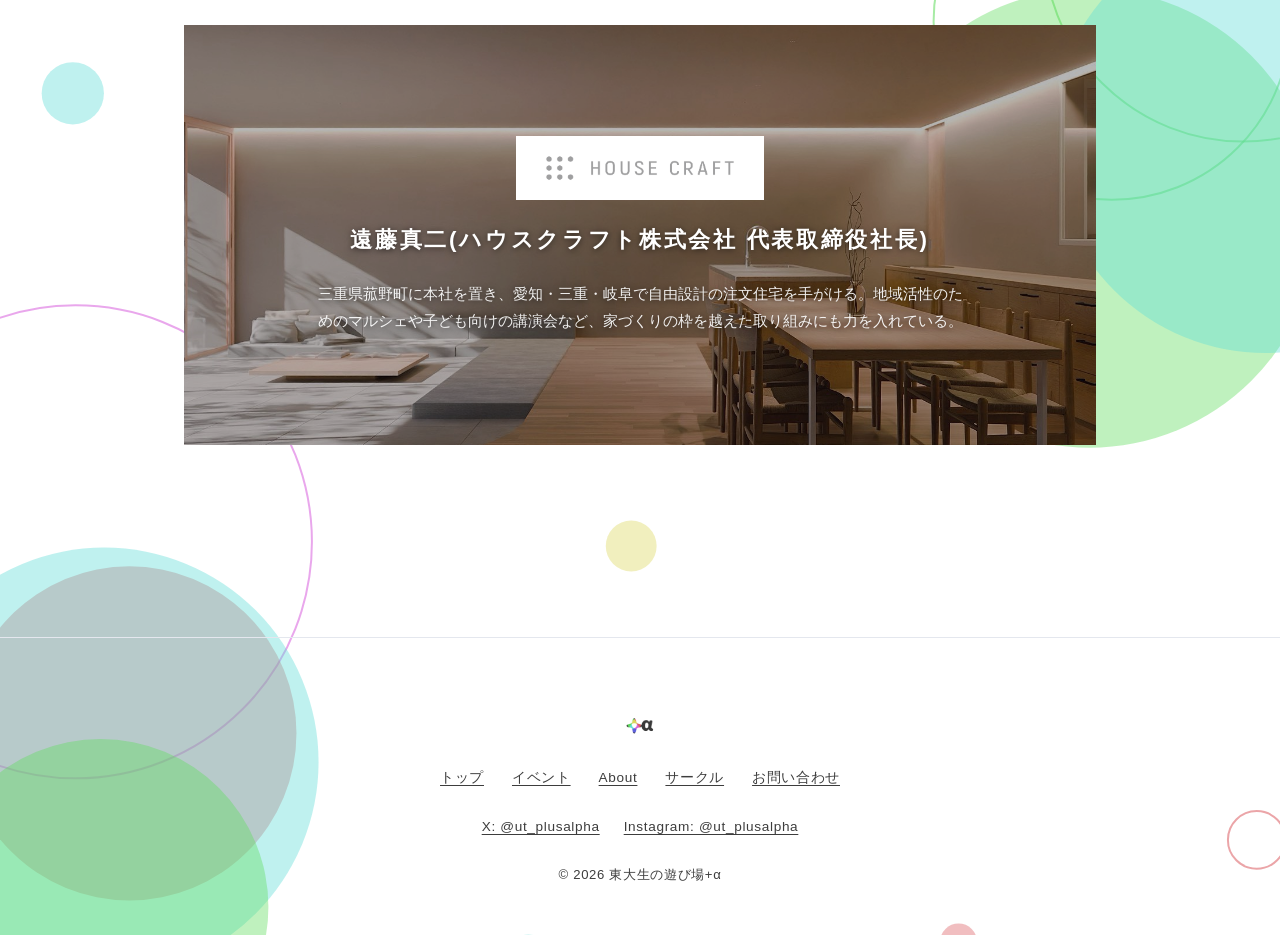
==== commit 7c3e8e7b: "進行中のイベントを告知し、掲載期限で自動的に取り下げる仕組みを追加 - トップのイベント情報にアートバー #2(11/3)・異種卓球会(11/14)・革命みそ汁を作る会(11/29)をフライヤー付きで" ====
--- a/public/index.html
+++ b/public/index.html
@@ -98,17 +98,19 @@
     </div>
   </footer>
 
+  <script src="expire.js"></script>
   <script src="events-data.js"></script>
   <script src="sponsors-data.js"></script>
   <script>
-    // イベント情報(UPCOMING_EVENTS)の描画
+    // イベント情報(UPCOMING_EVENTS)の描画。until の日を過ぎたものは載せない
+    const upcomingEvents = UPCOMING_EVENTS.filter((event) => !isExpired(event.until));
     const eventList = document.getElementById("event-list");
-    if (UPCOMING_EVENTS.length === 0) {
+    if (upcomingEvents.length === 0) {
       const empty = document.createElement("p");
       empty.textContent = "現在告知中のイベントはありません。次の企画をお楽しみに!";
       eventList.appendChild(empty);
     }
-    for (const event of UPCOMING_EVENTS) {
+    for (const event of upcomingEvents) {
       const card = document.createElement("article");
       card.className = "event-card";
 
